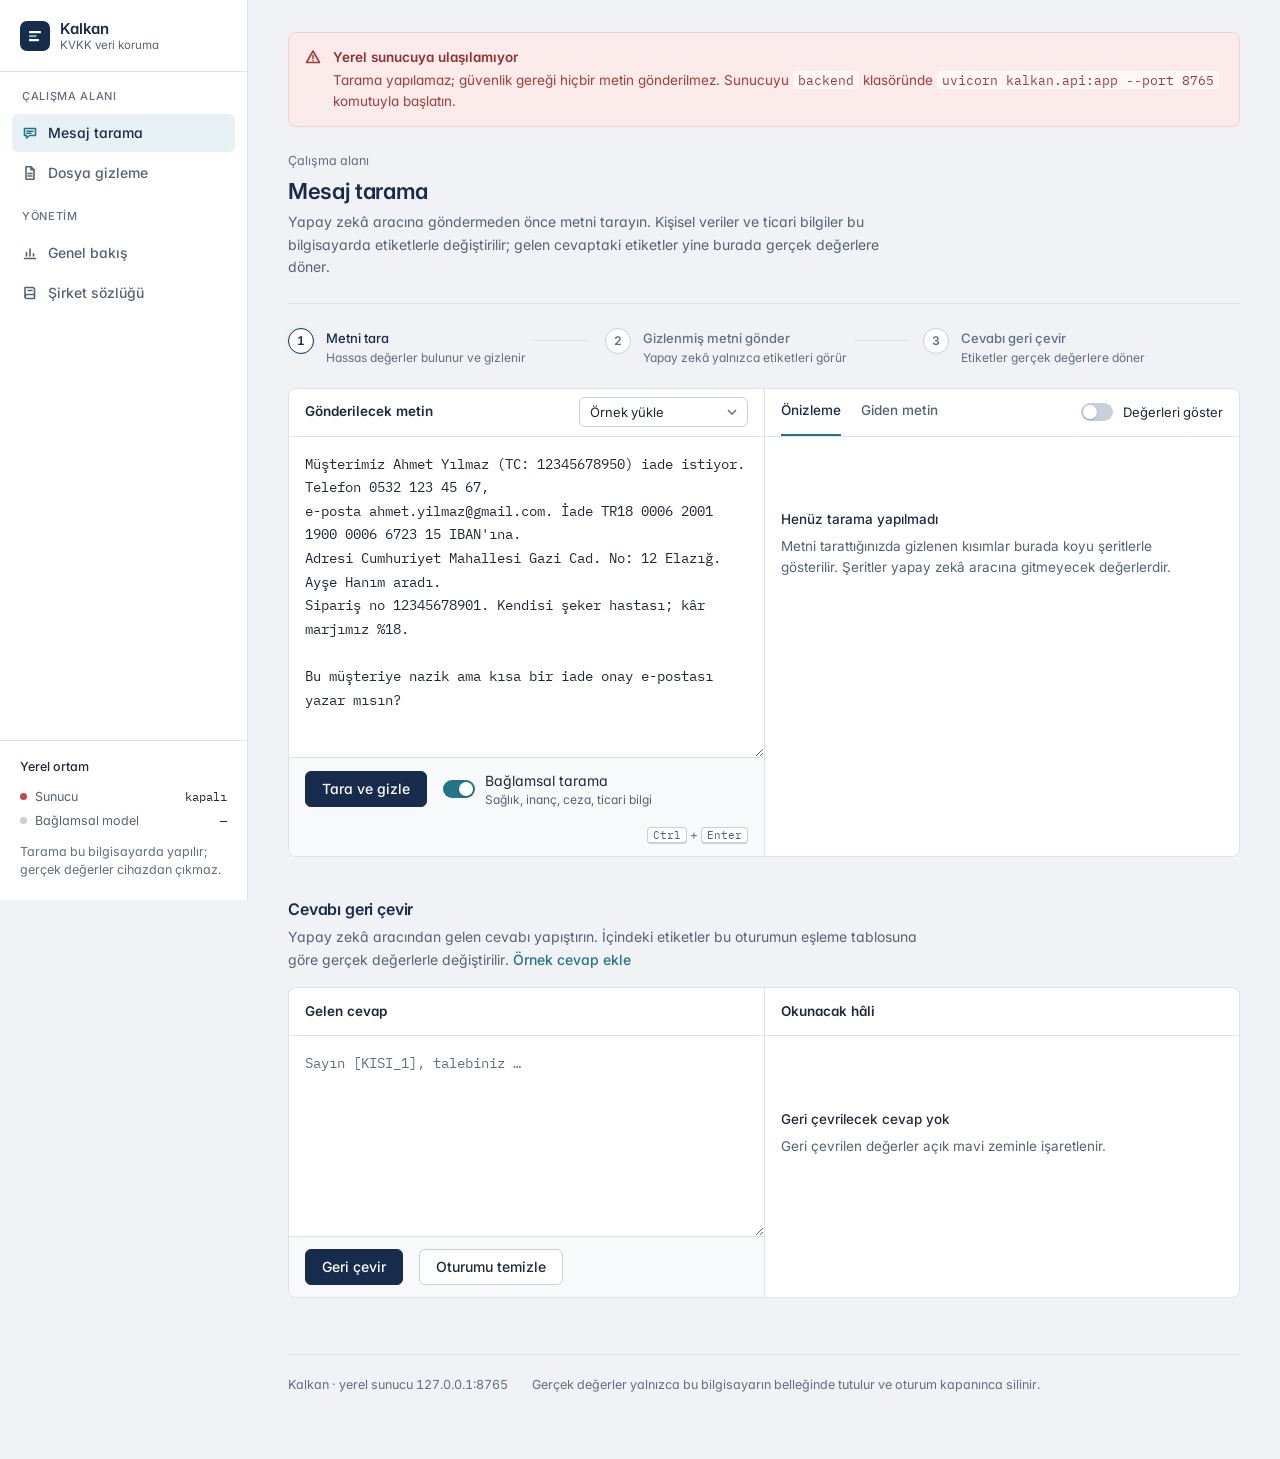
==== demo/index.html @ 8212e996 "Arayüz: zemin ve çizgiler bir ton koyu" ====
<!doctype html>
<html lang="tr">
<head>
<meta charset="utf-8">
<meta name="viewport" content="width=device-width, initial-scale=1">
<title>Kalkan · Mesaj tarama</title>
<link rel="preconnect" href="https://fonts.googleapis.com">
<link rel="preconnect" href="https://fonts.gstatic.com" crossorigin>
<link rel="stylesheet" href="https://fonts.googleapis.com/css2?family=IBM+Plex+Mono:wght@400;500&family=Inter:wght@400;500;600&display=swap">
<style>
  /* ---------------------------------------------------------------- tasarım tokenları */
  :root {
    --bg: #f0f2f5; --surface: #ffffff; --surface-2: #f8f9fb;
    --navy: #172b4d; --navy-2: #243b53;
    --teal: #24748a; --teal-soft: #e8f2f5;
    --text: #1f2937; --text-2: #556377; --text-3: #616f84;
    --border: #dce2ea; --border-2: #c7d0db;
    --success: #25836a; --success-soft: #e6f3ee;
    --warning: #b9852e; --warning-text: #835c14; --warning-soft: #fbf3e3;
    --danger: #be4b49; --danger-text: #a63c3a; --danger-soft: #fbeceb;
    --r: 8px; --r-sm: 6px;
    --sans: Inter, "Segoe UI", system-ui, sans-serif;
    --mono: "IBM Plex Mono", ui-monospace, Consolas, monospace;
    --ease: 160ms ease;
    color-scheme: light;
  }
  * { box-sizing: border-box; }
  [hidden] { display: none !important; }
  html, body { margin: 0; }
  body { background: var(--bg); color: var(--text); font: 14px/1.6 var(--sans); -webkit-font-smoothing: antialiased; font-feature-settings: "cv11", "tnum"; }
  a { color: var(--teal); text-decoration: none; }
  a:hover { text-decoration: underline; }
  button, select, textarea, input { font: inherit; color: inherit; }
  :focus-visible { outline: 2px solid var(--teal); outline-offset: 2px; border-radius: 4px; }
  .sr { position: absolute; width: 1px; height: 1px; overflow: hidden; clip: rect(0 0 0 0); }
  svg.i { width: 16px; height: 16px; flex: none; stroke: currentColor; fill: none; stroke-width: 1.6; stroke-linecap: round; stroke-linejoin: round; }

  /* ---------------------------------------------------------------- uygulama iskeleti */
  .app { display: grid; grid-template-columns: 248px minmax(0, 1fr); min-height: 100vh; }
  .side { background: var(--surface); border-right: 1px solid var(--border); display: flex; flex-direction: column; position: sticky; top: 0; height: 100vh; }
  .logo { display: flex; align-items: center; gap: 10px; padding: 20px 20px 18px; border-bottom: 1px solid var(--border); color: var(--navy); }
  .logo:hover { text-decoration: none; }
  .logo .mark { width: 30px; height: 30px; border-radius: 7px; background: var(--navy); display: grid; place-items: center; }
  .logo b { display: block; font-size: 15px; font-weight: 600; letter-spacing: -0.01em; line-height: 1.2; }
  .logo small { display: block; font-size: 11.5px; color: var(--text-2); line-height: 1.3; }
  .menu { padding: 16px 12px; display: flex; flex-direction: column; gap: 2px; }
  .menu .grp { font-size: 11px; font-weight: 500; letter-spacing: .06em; text-transform: uppercase; color: var(--text-3); padding: 14px 10px 6px; }
  .menu .grp:first-child { padding-top: 0; }
  .menu a { display: flex; align-items: center; gap: 10px; padding: 8px 10px; border-radius: var(--r-sm); color: var(--text-2); font-weight: 500; transition: background var(--ease), color var(--ease); }
  .menu a:hover { background: var(--bg); color: var(--text); text-decoration: none; }
  .menu a[aria-current="page"] { background: var(--teal-soft); color: var(--navy); }
  .menu a[aria-current="page"] svg { color: var(--teal); }
  .env { margin-top: auto; padding: 16px 20px 20px; border-top: 1px solid var(--border); font-size: 12.5px; }
  .env .t { font-weight: 500; color: var(--text); margin-bottom: 8px; }
  .env .row { display: flex; align-items: center; gap: 8px; color: var(--text-2); padding: 2px 0; }
  .env .row span:last-child { margin-left: auto; font-family: var(--mono); font-size: 12px; color: var(--text); }
  .env p { margin: 10px 0 0; color: var(--text-3); line-height: 1.5; }
  .dot { width: 7px; height: 7px; border-radius: 50%; background: var(--border-2); flex: none; }
  .dot.ok { background: var(--success); }
  .dot.off { background: var(--danger); }

  .mbar { display: none; }
  .content { min-width: 0; }
  .wrap { max-width: 1180px; margin: 0 auto; padding: 32px 40px 64px; }

  /* ---------------------------------------------------------------- sayfa başlığı */
  .phead { display: flex; align-items: flex-end; gap: 24px; padding-bottom: 24px; margin-bottom: 24px; border-bottom: 1px solid var(--border); }
  .phead .crumb { font-size: 12.5px; color: var(--text-3); margin-bottom: 6px; }
  .phead h1 { font-size: 22px; line-height: 1.3; font-weight: 600; letter-spacing: -0.015em; color: var(--navy); margin: 0 0 6px; }
  .phead p { margin: 0; color: var(--text-2); max-width: 68ch; }
  .phead .actions { margin-left: auto; display: flex; gap: 8px; flex: none; }

  /* ---------------------------------------------------------------- bileşenler */
  .btn { display: inline-flex; align-items: center; justify-content: center; gap: 8px; height: 36px; padding: 0 16px; border-radius: var(--r-sm); border: 1px solid var(--navy); background: var(--navy); color: #fff; font-weight: 500; cursor: pointer; transition: background var(--ease), border-color var(--ease), color var(--ease); white-space: nowrap; }
  .btn:hover { background: var(--navy-2); border-color: var(--navy-2); }
  .btn:disabled { opacity: .6; cursor: progress; }
  .btn.sec { background: var(--surface); color: var(--text); border-color: var(--border-2); }
  .btn.sec:hover { border-color: var(--navy); color: var(--navy); }
  .btn.sm { height: 30px; padding: 0 12px; font-size: 13px; }
  .lnk { border: 0; background: none; padding: 0; color: var(--teal); cursor: pointer; font-weight: 500; }
  .lnk:hover { text-decoration: underline; }
  select { height: 30px; border: 1px solid var(--border-2); background: var(--surface); padding: 0 28px 0 10px; border-radius: var(--r-sm); font-size: 13px; color: var(--text); appearance: none; background-image: url("data:image/svg+xml,%3Csvg xmlns='http://www.w3.org/2000/svg' width='10' height='6'%3E%3Cpath d='M1 1l4 4 4-4' fill='none' stroke='%2364748b' stroke-width='1.5'/%3E%3C/svg%3E"); background-repeat: no-repeat; background-position: right 10px center; cursor: pointer; }
  kbd { font: 11px var(--mono); border: 1px solid var(--border-2); border-bottom-width: 2px; border-radius: 4px; padding: 0 5px; color: var(--text-2); background: var(--surface); }

  .switch { display: inline-flex; align-items: center; gap: 10px; cursor: pointer; user-select: none; color: var(--text); }
  .switch input { appearance: none; margin: 0; width: 32px; height: 18px; border-radius: 9px; background: var(--border-2); position: relative; cursor: pointer; transition: background var(--ease); flex: none; }
  .switch input::after { content: ""; position: absolute; top: 2px; left: 2px; width: 14px; height: 14px; border-radius: 50%; background: #fff; box-shadow: 0 1px 2px rgba(23, 43, 77, .25); transition: transform var(--ease); }
  .switch input:checked { background: var(--teal); }
  .switch input:checked::after { transform: translateX(14px); }
  .switch small { display: block; color: var(--text-2); font-size: 12px; line-height: 1.4; }

  .panel { background: var(--surface); border: 1px solid var(--border); border-radius: var(--r); }
  .badge { display: inline-flex; align-items: center; gap: 6px; height: 22px; padding: 0 8px; border-radius: 4px; font-size: 12px; font-weight: 500; white-space: nowrap; }
  .badge.high { background: var(--danger-soft); color: var(--danger-text); }
  .badge.mid { background: var(--warning-soft); color: var(--warning-text); }
  .badge.low { background: var(--bg); color: var(--text-2); }
  .tag { font: 12.5px var(--mono); color: var(--navy); background: var(--bg); border: 1px solid var(--border); border-radius: 4px; padding: 1px 6px; white-space: nowrap; }
  .tag.m6 { color: var(--danger-text); background: var(--danger-soft); border-color: #f1d3d2; }

  .note { display: flex; gap: 12px; padding: 14px 16px; border-radius: var(--r); border: 1px solid; font-size: 13.5px; line-height: 1.55; }
  .note svg { margin-top: 2px; }
  .note b { display: block; font-weight: 600; margin-bottom: 2px; }
  .note.danger { background: var(--danger-soft); border-color: #f1d3d2; color: var(--danger-text); }
  .note.danger b { color: #8f3230; }
  .note.info { background: var(--surface); border-color: var(--border); color: var(--text-2); }
  .note.info b { color: var(--text); }
  .note[hidden] { display: none; }
  .note code { font: 12.5px var(--mono); background: rgba(255, 255, 255, .6); padding: 1px 5px; border-radius: 4px; }

  table { width: 100%; border-collapse: collapse; }
  th { text-align: left; font-size: 12px; font-weight: 500; color: var(--text-2); padding: 10px 16px; background: var(--surface-2); border-bottom: 1px solid var(--border); white-space: nowrap; }
  td { padding: 11px 16px; border-bottom: 1px solid var(--border); vertical-align: middle; }
  tbody tr:last-child td { border-bottom: 0; }
  tbody tr { transition: background var(--ease); }
  tbody tr:hover { background: var(--surface-2); }
  td.val { font: 13px var(--mono); color: var(--text); word-break: break-word; }
  td.muted, .muted { color: var(--text-2); }
  .layer { display: inline-flex; align-items: center; gap: 8px; color: var(--text-2); font-size: 13px; white-space: nowrap; }
  .layer i { width: 8px; height: 8px; border-radius: 2px; }

  /* ---------------------------------------------------------------- süreç göstergesi */
  .steps { display: grid; grid-template-columns: repeat(3, 1fr); margin: 0 0 20px; padding: 0; list-style: none; counter-reset: s; }
  .steps li { display: flex; gap: 12px; align-items: flex-start; padding: 0 16px 0 0; position: relative; color: var(--text-3); }
  .steps li::before { counter-increment: s; content: counter(s); width: 24px; height: 24px; border-radius: 50%; border: 1px solid var(--border-2); background: var(--surface); display: grid; place-items: center; font-size: 12px; font-weight: 600; flex: none; transition: all var(--ease); }
  .steps li::after { content: ""; position: absolute; left: 36px; right: 16px; top: 12px; height: 1px; background: var(--border); z-index: -1; }
  .steps li:last-child::after { display: none; }
  .steps li span { display: block; padding-right: 8px; background: var(--bg); }
  .steps li b { display: block; font-size: 13px; font-weight: 500; color: inherit; }
  .steps li small { display: block; font-size: 12px; color: var(--text-3); }
  .steps li.now { color: var(--navy); }
  .steps li.now::before { border-color: var(--navy); color: var(--navy); box-shadow: 0 0 0 3px var(--teal-soft); }
  .steps li.done { color: var(--text); }
  .steps li.done::before { content: "✓"; background: var(--teal); border-color: var(--teal); color: #fff; }

  /* ---------------------------------------------------------------- çalışma alanı */
  .work { display: grid; grid-template-columns: minmax(0, 1fr) minmax(0, 1fr); overflow: hidden; }
  .col { display: flex; flex-direction: column; min-width: 0; }
  .col + .col { border-left: 1px solid var(--border); }
  .chead { display: flex; align-items: center; gap: 12px; height: 48px; padding: 0 16px; border-bottom: 1px solid var(--border); }
  .chead h2 { font-size: 13.5px; font-weight: 600; margin: 0; color: var(--text); }
  .chead .r { margin-left: auto; display: flex; gap: 12px; align-items: center; font-size: 13px; }
  textarea.ed { flex: 1; width: 100%; min-height: 320px; border: 0; padding: 16px; resize: vertical; background: transparent; font: 13.5px/1.75 var(--mono); color: var(--text); outline: none; }
  textarea.ed::placeholder { color: var(--text-3); }
  .cfoot { display: flex; align-items: center; gap: 16px; padding: 12px 16px; border-top: 1px solid var(--border); background: var(--surface-2); flex-wrap: wrap; }
  .cfoot .hint { margin-left: auto; font-size: 12px; color: var(--text-3); }

  .tabs { display: flex; gap: 20px; height: 100%; }
  .tabs button { border: 0; background: none; padding: 0; height: 100%; cursor: pointer; color: var(--text-2); font-size: 13.5px; font-weight: 500; border-bottom: 2px solid transparent; transition: color var(--ease), border-color var(--ease); }
  .tabs button:hover { color: var(--text); }
  .tabs button[aria-selected="true"] { color: var(--navy); border-bottom-color: var(--teal); }

  .doc { flex: 1; min-height: 320px; padding: 16px; font: 13.5px/1.95 var(--mono); white-space: pre-wrap; word-break: break-word; overflow: auto; }
  .doc[hidden] { display: none; }
  .empty { font-family: var(--sans); white-space: normal; display: flex; flex-direction: column; align-items: flex-start; gap: 6px; color: var(--text-2); max-width: 44ch; padding-top: 4px; line-height: 1.55; }
  .empty b { color: var(--text); font-weight: 500; }
  .rd { background: var(--navy); color: #fff; padding: 1px 6px; border-radius: 3px; font-size: 11.5px; font-weight: 500; letter-spacing: .02em; white-space: nowrap; cursor: help; }
  .rd.m6 { background: var(--danger); }
  .reveal .rd { background: var(--teal-soft); color: var(--navy); font-size: inherit; font-weight: inherit; letter-spacing: 0; padding: 0 2px; box-shadow: inset 0 -2px 0 var(--teal); border-radius: 2px; white-space: normal; }
  .reveal .rd.m6 { background: var(--danger-soft); color: var(--danger-text); box-shadow: inset 0 -2px 0 var(--danger); }
  .tt { color: var(--navy); background: var(--bg); border-radius: 3px; padding: 0 3px; box-shadow: inset 0 0 0 1px var(--border); }
  .tt.m6 { color: var(--danger-text); background: var(--danger-soft); box-shadow: none; }
  .back { background: var(--teal-soft); color: var(--navy); border-radius: 3px; padding: 0 3px; }

  .skel { display: flex; flex-direction: column; gap: 12px; padding-top: 6px; }
  .skel i { display: block; height: 10px; border-radius: 4px; background: var(--border); animation: pulse 1.2s ease-in-out infinite; }
  @keyframes pulse { 50% { opacity: .45; } }
  @media (prefers-reduced-motion: reduce) { .skel i { animation: none; } * { transition: none !important; } }

  /* ---------------------------------------------------------------- sonuç */
  .result { margin-top: 24px; }
  .result[hidden] { display: none; }
  .sumbar { display: grid; grid-template-columns: auto minmax(0, 1fr); gap: 32px; align-items: center; padding: 20px 24px; }
  .sumbar .lead { font-size: 15px; color: var(--text); }
  .sumbar .lead strong { font-size: 28px; font-weight: 600; letter-spacing: -0.02em; color: var(--navy); margin-right: 6px; vertical-align: -2px; }
  .sumbar .lead small { display: block; color: var(--text-2); font-size: 12.5px; margin-top: 2px; }
  .dist .bar { display: flex; height: 8px; border-radius: 4px; overflow: hidden; background: var(--bg); gap: 2px; }
  .dist .bar i { display: block; height: 100%; }
  .legend { display: flex; flex-wrap: wrap; gap: 6px 20px; margin-top: 10px; font-size: 12.5px; color: var(--text-2); }
  .legend span { display: inline-flex; align-items: center; gap: 7px; }
  .legend i { width: 8px; height: 8px; border-radius: 2px; }
  .legend b { color: var(--text); font-weight: 500; }
  .result .note { margin-top: 16px; }
  .tbl { margin-top: 16px; overflow: hidden; }
  .tbl .thead { display: flex; align-items: center; padding: 14px 16px; border-bottom: 1px solid var(--border); }
  .tbl .thead h3 { margin: 0; font-size: 14px; font-weight: 600; }
  .tbl .thead span { margin-left: auto; font-size: 12.5px; color: var(--text-2); }
  .tscroll { overflow-x: auto; }

  section.sec { margin-top: 40px; }
  section.sec > h2 { font-size: 16px; font-weight: 600; color: var(--navy); margin: 0 0 4px; letter-spacing: -0.01em; }
  section.sec > p { margin: 0 0 16px; color: var(--text-2); max-width: 70ch; }

  /* ---------------------------------------------------------------- dosya */
  .drop { display: flex; align-items: center; gap: 20px; padding: 28px; border: 1px dashed var(--border-2); border-radius: var(--r); background: var(--surface); cursor: pointer; transition: border-color var(--ease), background var(--ease); }
  .drop:hover, .drop.over { border-color: var(--teal); background: var(--surface-2); }
  .drop .ico { width: 44px; height: 44px; border-radius: 8px; background: var(--teal-soft); color: var(--teal); display: grid; place-items: center; flex: none; }
  .drop .ico svg { width: 20px; height: 20px; }
  .drop b { display: block; font-weight: 500; color: var(--text); }
  .drop span { color: var(--text-2); font-size: 13px; }
  .drop .btn { margin-left: auto; }
  .progress { height: 3px; background: var(--border); border-radius: 2px; overflow: hidden; margin-top: 12px; }
  .progress i { display: block; height: 100%; width: 35%; background: var(--teal); animation: slide 1.1s ease-in-out infinite; }
  @keyframes slide { from { transform: translateX(-100%); } to { transform: translateX(300%); } }
  .facts { display: grid; grid-template-columns: repeat(3, minmax(0, 1fr)); }
  .facts div { padding: 18px 24px; }
  .facts div + div { border-left: 1px solid var(--border); }
  .facts strong { display: block; font-size: 22px; font-weight: 600; color: var(--navy); letter-spacing: -0.015em; }
  .facts small { color: var(--text-2); font-size: 12.5px; }
  .fileinfo { display: flex; align-items: center; gap: 12px; padding: 14px 16px; border-top: 1px solid var(--border); font-size: 13px; color: var(--text-2); flex-wrap: wrap; }
  .fileinfo .btn { margin-left: auto; }
  .chips { display: inline-flex; gap: 6px; flex-wrap: wrap; }
  .chip { font-size: 12px; padding: 1px 8px; border-radius: 4px; background: var(--bg); border: 1px solid var(--border); color: var(--text); }

  footer.foot { margin-top: 56px; padding-top: 20px; border-top: 1px solid var(--border); display: flex; gap: 24px; flex-wrap: wrap; font-size: 12.5px; color: var(--text-3); }

  /* ---------------------------------------------------------------- duyarlı */
  @media (max-width: 1080px) {
    .wrap { padding: 28px 28px 56px; }
    .sumbar { grid-template-columns: 1fr; gap: 16px; }
  }
  @media (max-width: 880px) {
    .app { grid-template-columns: 1fr; }
    .side { position: fixed; inset: 0 auto 0 0; width: 272px; z-index: 30; transform: translateX(-100%); transition: transform 200ms ease; box-shadow: none; }
    .side.open { transform: none; box-shadow: 0 0 0 100vmax rgba(23, 43, 77, .28); }
    .mbar { display: flex; align-items: center; gap: 12px; height: 56px; padding: 0 16px; background: var(--surface); border-bottom: 1px solid var(--border); position: sticky; top: 0; z-index: 20; }
    .mbar .logo { padding: 0; border: 0; }
    .mbar button { margin-left: auto; width: 36px; height: 36px; border: 1px solid var(--border-2); background: var(--surface); border-radius: var(--r-sm); display: grid; place-items: center; cursor: pointer; }
    .wrap { padding: 20px 16px 48px; }
    .phead { flex-direction: column; align-items: flex-start; gap: 16px; }
    .phead .actions { margin-left: 0; }
    .steps { grid-template-columns: 1fr; gap: 10px; }
    .steps li::after { display: none; }
    .work { grid-template-columns: 1fr; }
    .col + .col { border-left: 0; border-top: 1px solid var(--border); }
    textarea.ed, .doc { min-height: 220px; }
    .cfoot .hint { display: none; }
    .drop { flex-direction: column; align-items: flex-start; }
    .drop .btn { margin-left: 0; }
    .facts { grid-template-columns: 1fr; }
    .facts div + div { border-left: 0; border-top: 1px solid var(--border); }
    .hide-sm { display: none; }
    .chead { height: auto; min-height: 48px; flex-wrap: wrap; padding: 6px 16px; row-gap: 4px; }
    .tabs { height: 40px; }
    .tabs button, .switch { white-space: nowrap; }
    /* Tablolar mobilde satır başına bir blok olur. */
    .tbl thead { display: none; }
    .tbl tbody tr { display: grid; grid-template-columns: auto minmax(0, 1fr); gap: 6px 10px; align-items: center; padding: 12px 16px; border-bottom: 1px solid var(--border); }
    .tbl tbody tr:last-child { border-bottom: 0; }
    .tbl td { display: block; padding: 0; border: 0; }
    .tbl td:nth-child(n+3) { grid-column: 1 / -1; }
    .tbl td[colspan] { grid-column: 1 / -1; }
    .tbl td.hide-sm { display: none; }
  }
  .sm-only { display: none; }
  @media (max-width: 880px) { .sm-only { display: inline; } }
</style>
</head>
<body>

<!-- Ortak simgeler -->
<svg width="0" height="0" style="position:absolute" aria-hidden="true">
  <symbol id="i-msg" viewBox="0 0 16 16"><path d="M2.5 3.5h11v7h-6l-3 2.5v-2.5h-2z"/><path d="M5 6.2h6M5 8.2h4"/></symbol>
  <symbol id="i-file" viewBox="0 0 16 16"><path d="M4 1.8h5l3 3v9.4H4z"/><path d="M9 1.8v3h3M6 8.5h4M6 11h4"/></symbol>
  <symbol id="i-chart" viewBox="0 0 16 16"><path d="M2.5 13.5h11M4.5 11V7.5M8 11V4M11.5 11V8.8"/></symbol>
  <symbol id="i-book" viewBox="0 0 16 16"><path d="M3 2.5h7.5a2 2 0 0 1 2 2v9H5a2 2 0 0 1-2-2z"/><path d="M3 11.5a2 2 0 0 1 2-2h7.5M6 5.5h4"/></symbol>
  <symbol id="i-up" viewBox="0 0 16 16"><path d="M8 10.5V3M5 6l3-3 3 3M3 10.5v2.5h10v-2.5"/></symbol>
  <symbol id="i-alert" viewBox="0 0 16 16"><path d="M8 2l6.5 11.5h-13z"/><path d="M8 6.5v3M8 11.6v.1"/></symbol>
  <symbol id="i-info" viewBox="0 0 16 16"><circle cx="8" cy="8" r="6"/><path d="M8 7.2v3.6M8 5.2v.1"/></symbol>
  <symbol id="i-menu" viewBox="0 0 16 16"><path d="M2.5 4.5h11M2.5 8h11M2.5 11.5h11"/></symbol>
  <symbol id="i-copy" viewBox="0 0 16 16"><rect x="5.5" y="5.5" width="8" height="8" rx="1.5"/><path d="M10.5 5.5v-2a1 1 0 0 0-1-1h-6a1 1 0 0 0-1 1v6a1 1 0 0 0 1 1h2"/></symbol>
  <symbol id="i-down" viewBox="0 0 16 16"><path d="M8 3v7.5M5 7.5l3 3 3-3M3 13h10"/></symbol>
</svg>
<template id="logo-mark"><span class="mark" aria-hidden="true"><svg width="16" height="16" viewBox="0 0 16 16"><rect x="2" y="3" width="12" height="2.2" rx=".6" fill="#fff"/><rect x="2" y="7" width="7.5" height="2.2" rx=".6" fill="#7fb6c5"/><rect x="2" y="11" width="10" height="2.2" rx=".6" fill="#fff"/></svg></span></template>

<div class="mbar">
  <a class="logo" href="/"><span data-logo></span><span><b>Kalkan</b></span></a>
  <button id="menuBtn" aria-label="Menüyü aç" aria-expanded="false"><svg class="i"><use href="#i-menu"/></svg></button>
</div>

<div class="app">
  <aside class="side" id="side">
    <a class="logo" href="/"><span data-logo></span><span><b>Kalkan</b><small>KVKK veri koruma</small></span></a>
    <nav class="menu" aria-label="Ana menü">
      <div class="grp">Çalışma alanı</div>
      <a href="/#mesaj" data-view="mesaj"><svg class="i"><use href="#i-msg"/></svg>Mesaj tarama</a>
      <a href="/#dosya" data-view="dosya"><svg class="i"><use href="#i-file"/></svg>Dosya gizleme</a>
      <div class="grp">Yönetim</div>
      <a href="/panel"><svg class="i"><use href="#i-chart"/></svg>Genel bakış</a>
      <a href="/panel#sozluk"><svg class="i"><use href="#i-book"/></svg>Şirket sözlüğü</a>
    </nav>
    <div class="env" aria-live="polite">
      <div class="t">Yerel ortam</div>
      <div class="row"><i class="dot" id="dServer"></i><span>Sunucu</span><span id="tServer">—</span></div>
      <div class="row"><i class="dot" id="dModel"></i><span>Bağlamsal model</span><span id="tModel">—</span></div>
      <p>Tarama bu bilgisayarda yapılır; gerçek değerler cihazdan çıkmaz.</p>
    </div>
  </aside>

  <div class="content">
    <div class="wrap">
      <div class="note danger" id="offline" hidden style="margin-bottom:24px">
        <svg class="i"><use href="#i-alert"/></svg>
        <div><b>Yerel sunucuya ulaşılamıyor</b>Tarama yapılamaz; güvenlik gereği hiçbir metin gönderilmez. Sunucuyu <code>backend</code> klasöründe <code>uvicorn kalkan.api:app --port 8765</code> komutuyla başlatın.</div>
      </div>

      <!-- ============================================================ MESAJ -->
      <div class="view" id="v-mesaj">
        <header class="phead">
          <div>
            <div class="crumb">Çalışma alanı</div>
            <h1>Mesaj tarama</h1>
            <p>Yapay zekâ aracına göndermeden önce metni tarayın. Kişisel veriler ve ticari bilgiler bu bilgisayarda etiketlerle değiştirilir; gelen cevaptaki etiketler yine burada gerçek değerlere döner.</p>
          </div>
        </header>

        <ol class="steps" id="steps">
          <li class="now"><span><b>Metni tara</b><small>Hassas değerler bulunur ve gizlenir</small></span></li>
          <li><span><b>Gizlenmiş metni gönder</b><small>Yapay zekâ yalnızca etiketleri görür</small></span></li>
          <li><span><b>Cevabı geri çevir</b><small>Etiketler gerçek değerlere döner</small></span></li>
        </ol>

        <div class="panel work">
          <div class="col">
            <div class="chead">
              <h2 id="lblInput">Gönderilecek metin</h2>
              <div class="r">
                <label class="sr" for="sample">Örnek metin yükle</label>
                <select id="sample">
                  <option value="">Örnek yükle</option>
                  <option value="iade">Müşteri iadesi</option>
                  <option value="ik">Performans notu (İK)</option>
                  <option value="hukuk">Dava özeti (hukuk)</option>
                </select>
              </div>
            </div>
            <textarea class="ed" id="input" spellcheck="false" aria-labelledby="lblInput" placeholder="Göndermek istediğiniz metni buraya yapıştırın."></textarea>
            <div class="cfoot">
              <button class="btn" id="scanBtn">Tara ve gizle</button>
              <label class="switch"><input type="checkbox" id="useLlm" checked><span>Bağlamsal tarama<small>Sağlık, inanç, ceza, ticari bilgi</small></span></label>
              <span class="hint"><kbd>Ctrl</kbd> + <kbd>Enter</kbd></span>
            </div>
          </div>

          <div class="col">
            <div class="chead">
              <div class="tabs" role="tablist" aria-label="Sonuç görünümü">
                <button role="tab" id="tPreview" aria-selected="true" aria-controls="preview">Önizleme</button>
                <button role="tab" id="tOut" aria-selected="false" aria-controls="outgoing" tabindex="-1">Giden metin</button>
              </div>
              <div class="r">
                <label class="switch" id="revealWrap"><input type="checkbox" id="reveal"><span>Değerleri göster</span></label>
                <button class="btn sec sm" id="copyBtn" hidden><svg class="i"><use href="#i-copy"/></svg>Kopyala</button>
              </div>
            </div>
            <div class="doc" id="preview" role="tabpanel" aria-labelledby="tPreview">
              <div class="empty"><b>Henüz tarama yapılmadı</b>Metni tarattığınızda gizlenen kısımlar burada koyu şeritlerle gösterilir. Şeritler yapay zekâ aracına gitmeyecek değerlerdir.</div>
            </div>
            <div class="doc" id="outgoing" role="tabpanel" aria-labelledby="tOut" hidden></div>
          </div>
        </div>

        <div class="result" id="result" hidden aria-live="polite">
          <div class="panel sumbar">
            <div class="lead"><strong id="sTotal">0</strong>değer gizlendi<small id="sMeta"></small></div>
            <div class="dist">
              <div class="bar" id="distBar"></div>
              <div class="legend" id="legend"></div>
            </div>
          </div>
          <div class="note danger" id="m6Note" hidden>
            <svg class="i"><use href="#i-alert"/></svg>
            <div><b>Özel nitelikli kişisel veri tespit edildi</b><span id="m6Text"></span></div>
          </div>
          <div class="panel tbl">
            <div class="thead"><h3>Bulgular</h3><span>Önem derecesine göre sıralı</span></div>
            <div class="tscroll">
              <table>
                <thead><tr><th>Önem</th><th>Etiket</th><th>Veri türü</th><th>Gerçek değer</th><th class="hide-sm">Yakalayan katman</th></tr></thead>
                <tbody id="findings"></tbody>
              </table>
            </div>
          </div>
        </div>

        <section class="sec" id="replySec">
          <h2>Cevabı geri çevir</h2>
          <p>Yapay zekâ aracından gelen cevabı yapıştırın. İçindeki etiketler bu oturumun eşleme tablosuna göre gerçek değerlerle değiştirilir. <button class="lnk" id="fakeBtn">Örnek cevap ekle</button></p>
          <div class="panel work">
            <div class="col">
              <div class="chead"><h2 id="lblReply">Gelen cevap</h2></div>
              <textarea class="ed" id="reply" spellcheck="false" aria-labelledby="lblReply" style="min-height:200px" placeholder="Sayın [KISI_1], talebiniz …"></textarea>
              <div class="cfoot">
                <button class="btn" id="unmaskBtn">Geri çevir</button>
                <button class="btn sec" id="resetBtn">Oturumu temizle</button>
              </div>
            </div>
            <div class="col">
              <div class="chead"><h2>Okunacak hâli</h2><div class="r"><button class="btn sec sm" id="copyBackBtn" hidden><svg class="i"><use href="#i-copy"/></svg>Kopyala</button></div></div>
              <div class="doc" id="restored" style="min-height:200px">
                <div class="empty"><b>Geri çevrilecek cevap yok</b>Geri çevrilen değerler açık mavi zeminle işaretlenir.</div>
              </div>
            </div>
          </div>
        </section>
      </div>

      <!-- ============================================================ DOSYA -->
      <div class="view" id="v-dosya" hidden>
        <header class="phead">
          <div>
            <div class="crumb">Çalışma alanı</div>
            <h1>Dosya gizleme</h1>
            <p>Müşteri listesi, bordro veya sipariş dökümü gibi dosyaları yapay zekâ aracına yüklemeden önce buradan geçirin. Aynı kişi dosyanın her yerinde aynı etiketi alır; tutar, adet ve tarih sütunları değişmez, analiz bozulmaz.</p>
          </div>
        </header>

        <div class="drop" id="drop" role="button" tabindex="0" aria-describedby="dropHint">
          <span class="ico"><svg class="i"><use href="#i-up"/></svg></span>
          <div><b id="dropTitle">Dosyayı buraya bırakın</b><span id="dropHint">CSV, XLSX veya TXT. Dosya bu bilgisayarda işlenir, hiçbir yere yüklenmez.</span></div>
          <span class="btn sec">Dosya seç</span>
          <input type="file" id="file" accept=".csv,.xlsx,.txt" hidden>
        </div>
        <div class="progress" id="fileProg" hidden><i></i></div>
        <div class="note danger" id="fileErr" hidden style="margin-top:16px"><svg class="i"><use href="#i-alert"/></svg><div><b>Dosya işlenemedi</b><span id="fileErrText"></span></div></div>

        <div id="fileResult" hidden style="margin-top:24px" aria-live="polite">
          <div class="panel">
            <div class="facts">
              <div><strong id="fTotal">0</strong><small>değer gizlendi</small></div>
              <div><strong id="fRows">0</strong><small>satır işlendi</small></div>
              <div><strong id="fTime">0</strong><small>işlem süresi</small></div>
            </div>
            <div class="fileinfo">
              <span id="fName"></span>
              <span id="fHints"></span>
              <a class="btn sec sm" id="fAgain" download><svg class="i"><use href="#i-down"/></svg>Tekrar indir</a>
            </div>
          </div>
          <div class="panel tbl">
            <div class="thead"><h3>Gizlenen veri türleri</h3><span>Dosya indirildi</span></div>
            <div class="tscroll">
              <table>
                <thead><tr><th>Önem</th><th>Veri türü</th><th>Adet</th><th class="hide-sm">Tespit yöntemi</th></tr></thead>
                <tbody id="fTable"></tbody>
              </table>
            </div>
          </div>
        </div>

        <section class="sec">
          <div class="note info"><svg class="i"><use href="#i-info"/></svg><div><b>Sütun başlıkları da okunur</b>"Ad Soyad", "TC Kimlik", "Telefon", "E-posta", "IBAN" ve "Adres" gibi başlıkların altındaki hücreler içerikleri ne olursa olsun gizlenir. Diğer hücreler mesaj taramasındaki katmanlardan geçer.</div></div>
        </section>
      </div>

      <footer class="foot">
        <span>Kalkan · yerel sunucu 127.0.0.1:8765</span>
        <span>Gerçek değerler yalnızca bu bilgisayarın belleğinde tutulur ve oturum kapanınca silinir.</span>
      </footer>
    </div>
  </div>
</div>

<script>
const API = location.origin.startsWith("http") ? location.origin : "http://127.0.0.1:8765";
const SESSION = "demo-" + Math.random().toString(36).slice(2, 10);

// Veri türleri ve görüntüleme kategorileri. Kategori yalnızca sunumdur; tespit mantığını değiştirmez.
const TYPE = {
  TC: "T.C. kimlik numarası", IBAN: "IBAN", KART: "Kart numarası", VKN: "Vergi kimlik numarası",
  EPOSTA: "E-posta adresi", TELEFON: "Telefon numarası", PLAKA: "Araç plakası", ADRES: "Açık adres",
  KISI: "Kişi adı", KURUM_KISI: "Dolaylı kimlik bilgisi", SAGLIK: "Sağlık verisi", DIN_INANC: "Din / inanç",
  SIYASI: "Siyasi görüş", SENDIKA: "Sendika üyeliği", CEZA: "Ceza mahkûmiyeti", BIYOMETRIK: "Biyometrik veri",
  TICARI_SIR: "Ticari bilgi", SOZLUK: "Şirket sözlüğü terimi",
};
const CATS = {
  m6:     { label: "Özel nitelikli (md. 6)", color: "#be4b49", sev: "high", rank: 0, types: ["SAGLIK", "DIN_INANC", "SIYASI", "SENDIKA", "CEZA", "BIYOMETRIK"] },
  kimlik: { label: "Kimlik / finansal",      color: "#172b4d", sev: "high", rank: 1, types: ["TC", "IBAN", "KART", "VKN"] },
  kisi:   { label: "Kişi / iletişim",        color: "#24748a", sev: "mid",  rank: 2, types: ["KISI", "KURUM_KISI", "TELEFON", "EPOSTA", "ADRES", "PLAKA"] },
  ticari: { label: "Ticari bilgi",           color: "#b9852e", sev: "mid",  rank: 3, types: ["TICARI_SIR", "SOZLUK"] },
};
const catOf = (t) => Object.values(CATS).find((c) => c.types.includes(t)) || CATS.kisi;
const SEV = { high: ["Yüksek", "high"], mid: ["Orta", "mid"] };
const LAYER = {
  regex: ["Desen + sağlama", "#172b4d"], isim: ["İsim listesi", "#8492a6"],
  sozluk: ["Şirket sözlüğü", "#b9852e"], llm: ["Bağlamsal model", "#24748a"],
};
// Tüm örnekler uydurmadır; TC/IBAN/VKN algoritmik olarak geçerli ama kimseye ait değildir.
const SAMPLES = {
  iade: `Müşterimiz Ahmet Yılmaz (TC: 12345678950) iade istiyor. Telefon 0532 123 45 67,
e-posta ahmet.yilmaz@gmail.com. İade TR18 0006 2001 1900 0006 6723 15 IBAN'ına.
Adresi Cumhuriyet Mahallesi Gazi Cad. No: 12 Elazığ. Ayşe Hanım aradı.
Sipariş no 12345678901. Kendisi şeker hastası; kâr marjımız %18.

Bu müşteriye nazik ama kısa bir iade onay e-postası yazar mısın?`,
  ik: `Performans değerlendirmesi taslağı:
Çalışan: Elif Demir, muhasebe. Brüt maaşı 64.500 TL, zam talebi var.
Geçen ay iki hafta depresyon tedavisi nedeniyle raporluydu.
Sendika üyesi olduğu için yöneticisi Kerem Aksoy çekinceli.
İletişim: elif.demir@ornekfirma.com.tr, 0544 987 65 43.

Bunu profesyonel bir performans notuna çevir.`,
  hukuk: `Müvekkilimiz Mehmet Kaya (TC 10000000146) aleyhine açılan alacak davası hakkında.
Karşı taraf Yıldız Lojistik A.Ş., vergi kimlik no 4840847211.
Müvekkilin 2019'da dolandırıcılıktan sabıkası var, bunu karşı taraf bilmiyor.
Uzlaşma için gizli teklif üst sınırımız 850.000 TL.

Dilekçe için savunma taslağı hazırla.`,
};

const $ = (id) => document.getElementById(id);
const esc = (s) => String(s).replace(/[&<>"]/g, (c) => ({ "&": "&amp;", "<": "&lt;", ">": "&gt;", '"': "&quot;" }[c]));
const fmt = (n) => new Intl.NumberFormat("tr-TR").format(n);
const store = { get(k) { try { return localStorage.getItem(k); } catch { return null; } }, set(k, v) { try { localStorage.setItem(k, v); } catch {} } };
const TAG_RE = /\[([A-Z][A-Z_]*)_(\d+)\]/g;
let last = null;

document.querySelectorAll("[data-logo]").forEach((el) => el.replaceWith($("logo-mark").content.cloneNode(true)));

async function api(path, opts = {}) {
  const r = await fetch(API + path, { headers: { "Content-Type": "application/json" }, ...opts });
  if (!r.ok) throw new Error((await r.json().catch(() => ({}))).detail || `Sunucu ${r.status} hatası döndürdü.`);
  return r.json();
}

// ---------------------------------------------------------------- ortam durumu
async function health() {
  try {
    const h = await api("/health");
    $("dServer").className = "dot ok"; $("tServer").textContent = "çalışıyor";
    $("dModel").className = "dot " + (h.llm ? "ok" : "off"); $("tModel").textContent = h.llm ? h.model : "kapalı";
    $("offline").hidden = true;
  } catch {
    $("dServer").className = "dot off"; $("tServer").textContent = "kapalı";
    $("dModel").className = "dot"; $("tModel").textContent = "—";
    $("offline").hidden = false;
  }
}

// ---------------------------------------------------------------- görünümler
function show(view) {
  if (!["mesaj", "dosya"].includes(view)) view = "mesaj";
  document.querySelectorAll(".view").forEach((v) => v.hidden = v.id !== "v-" + view);
  document.querySelectorAll(".menu a[data-view]").forEach((a) =>
    a.dataset.view === view ? a.setAttribute("aria-current", "page") : a.removeAttribute("aria-current"));
  document.title = "Kalkan · " + (view === "dosya" ? "Dosya gizleme" : "Mesaj tarama");
  store.set("kalkan.view", view);
  $("side").classList.remove("open"); $("menuBtn").setAttribute("aria-expanded", "false");
}
window.addEventListener("hashchange", () => show(location.hash.slice(1)));
$("menuBtn").onclick = () => { const o = $("side").classList.toggle("open"); $("menuBtn").setAttribute("aria-expanded", String(o)); };
document.addEventListener("keydown", (e) => { if (e.key === "Escape") $("side").classList.remove("open"); });

function setStep(n) {
  document.querySelectorAll("#steps li").forEach((li, i) => {
    li.className = i < n ? "done" : i === n ? "now" : "";
  });
}

// ---------------------------------------------------------------- sekmeler
function selectTab(out) {
  $("tPreview").setAttribute("aria-selected", String(!out)); $("tPreview").tabIndex = out ? -1 : 0;
  $("tOut").setAttribute("aria-selected", String(out)); $("tOut").tabIndex = out ? 0 : -1;
  $("preview").hidden = out; $("outgoing").hidden = !out;
  $("revealWrap").hidden = out; $("copyBtn").hidden = !out || !last;
}
$("tPreview").onclick = () => selectTab(false);
$("tOut").onclick = () => selectTab(true);
document.querySelector('[role="tablist"]').addEventListener("keydown", (e) => {
  if (e.key === "ArrowRight" || e.key === "ArrowLeft") { const out = $("tPreview").getAttribute("aria-selected") === "true"; selectTab(out); (out ? $("tOut") : $("tPreview")).focus(); }
});

// ---------------------------------------------------------------- tarama
function renderPreview(text, findings) {
  let html = "", pos = 0;
  for (const f of findings) {
    html += esc(text.slice(pos, f.start));
    const tag = f.tag.slice(1, -1);
    html += `<span class="rd${f.special ? " m6" : ""}" data-v="${esc(f.value)}" data-t="${tag}" title="${esc(TYPE[f.type] || f.type)}">${tag}</span>`;
    pos = f.end;
  }
  $("preview").innerHTML = html + esc(text.slice(pos));
  applyReveal();
}
function applyReveal() {
  const on = $("reveal").checked;
  $("preview").classList.toggle("reveal", on);
  $("preview").querySelectorAll(".rd").forEach((s) => s.textContent = on ? s.dataset.v : s.dataset.t);
}
const tagHtml = (s) => esc(s).replace(TAG_RE, (m, t) => `<span class="tt${CATS.m6.types.includes(t) ? " m6" : ""}">${m}</span>`);

function renderDistribution(items) {
  const byCat = {};
  for (const f of items) { const c = catOf(f.type); byCat[c.label] = byCat[c.label] || { c, n: 0 }; byCat[c.label].n++; }
  const rows = Object.values(byCat).sort((a, b) => a.c.rank - b.c.rank);
  const total = items.length || 1;
  $("distBar").innerHTML = rows.map(({ c, n }) => `<i style="width:${(n / total) * 100}%;background:${c.color}" title="${c.label}: ${n}"></i>`).join("");
  $("legend").innerHTML = rows.map(({ c, n }) => `<span><i style="background:${c.color}"></i>${c.label} <b>${n}</b></span>`).join("");
}

async function scan() {
  const text = $("input").value;
  if (!text.trim()) { $("input").focus(); return; }
  const btn = $("scanBtn"); btn.disabled = true; btn.textContent = "Taranıyor…";
  selectTab(false);
  $("preview").innerHTML = `<div class="skel" aria-label="Taranıyor"><i style="width:92%"></i><i style="width:78%"></i><i style="width:85%"></i><i style="width:60%"></i></div>`;
  try {
    const r = await api("/mask", { method: "POST", body: JSON.stringify({ text, session: SESSION, use_llm: $("useLlm").checked }) });
    last = r;
    renderPreview(text, r.findings);
    $("outgoing").innerHTML = tagHtml(r.masked);

    // Aynı etiket birden çok yerde geçebilir; tabloda bir kez göster.
    const seen = new Set();
    const uniq = r.findings.filter((f) => !seen.has(f.tag) && seen.add(f.tag));
    const sorted = [...uniq].sort((a, b) => catOf(a.type).rank - catOf(b.type).rank || a.start - b.start);
    const layers = new Set(r.findings.map((f) => f.source)).size;
    $("sTotal").textContent = fmt(r.findings.length);
    $("sMeta").textContent = `${uniq.length} farklı değer · ${layers} katmanda yakalandı · ${fmt(Math.round(r.ms))} ms` + (r.llm_used ? "" : " · bağlamsal tarama kapalı");
    renderDistribution(r.findings);

    const m6 = uniq.filter((f) => f.special);
    $("m6Note").hidden = !m6.length;
    if (m6.length) {
      const kinds = [...new Set(m6.map((f) => (TYPE[f.type] || f.type).toLowerCase()))].join(", ");
      $("m6Text").textContent = `Metin ${kinds} içeriyor. KVKK md. 6 kapsamındaki bu veriler, kanunda sayılan sıkı şartlar dışında işlenemez ve üçüncü taraflara aktarılamaz. Gizlenmiş metinde bu ifadeler yer almaz.`;
    }

    $("findings").innerHTML = sorted.map((f) => {
      const c = catOf(f.type), [sev, cls] = SEV[c.sev], [lname, lcolor] = LAYER[f.source] || [f.source, "#8492a6"];
      return `<tr>
        <td><span class="badge ${cls}">${sev}</span></td>
        <td><span class="tag${f.special ? " m6" : ""}">${esc(f.tag)}</span></td>
        <td>${esc(TYPE[f.type] || f.type)}<div class="muted" style="font-size:12px">${c.label}</div></td>
        <td class="val">${esc(f.value)}</td>
        <td class="hide-sm"><span class="layer"><i style="background:${lcolor}"></i>${lname}</span></td>
      </tr>`;
    }).join("") || `<tr><td colspan="5"><div class="empty" style="padding:8px 0"><b>Hassas veri bulunmadı</b>Bu metin olduğu gibi gönderilebilir.</div></td></tr>`;
    $("result").hidden = false;
    $("copyBtn").hidden = $("outgoing").hidden;
    setStep(1);
  } catch (e) {
    $("preview").innerHTML = `<div class="empty"><b style="color:var(--danger-text)">Tarama yapılamadı</b>${esc(e.message === "Failed to fetch" ? "Yerel sunucuya ulaşılamadı. Metin hiçbir yere gönderilmedi." : e.message)}</div>`;
    health();
  } finally { btn.disabled = false; btn.textContent = "Tara ve gizle"; }
}

// ---------------------------------------------------------------- geri çevirme
async function unmask() {
  const raw = $("reply").value;
  if (!raw.trim()) { $("reply").focus(); return; }
  try {
    const map = await api(`/mapping/${SESSION}`);
    $("restored").innerHTML = esc(raw).replace(TAG_RE, (m) => m in map ? `<span class="back" title="${m}">${esc(map[m])}</span>` : m);
    $("restored").dataset.raw = (await api("/unmask", { method: "POST", body: JSON.stringify({ text: raw, session: SESSION }) })).text;
    $("copyBackBtn").hidden = false;
    setStep(3);
  } catch (e) {
    $("restored").innerHTML = `<div class="empty"><b style="color:var(--danger-text)">Geri çevrilemedi</b>${esc(e.message)}</div>`;
  }
}

function fakeReply() {
  if (!last || !last.findings.length) { $("reply").placeholder = "Önce yukarıda bir metni tarayın."; $("reply").focus(); return; }
  const tag = (t) => (last.findings.find((f) => f.type === t) || {}).tag;
  const kisi = tag("KISI"), iban = tag("IBAN"), tel = tag("TELEFON"), mail = tag("EPOSTA");
  $("reply").value = [
    "Konu: İade talebiniz onaylandı", "",
    `Sayın ${kisi || "müşterimiz"},`, "",
    "İade talebiniz incelenmiş ve onaylanmıştır." + (iban ? ` Tutar 3-5 iş günü içinde ${iban} numaralı hesabınıza aktarılacaktır.` : ""),
    tel || mail ? `Sorularınız için size ${[tel, mail].filter(Boolean).join(" veya ")} üzerinden ulaşabiliriz.` : "",
    "", "Saygılarımızla,", "Müşteri Hizmetleri",
  ].join("\n");
  setStep(2);
}

// ---------------------------------------------------------------- dosya
async function maskFile(f) {
  $("fileErr").hidden = true; $("fileResult").hidden = true; $("fileProg").hidden = false;
  $("dropTitle").textContent = `${f.name} işleniyor…`;
  const fd = new FormData();
  fd.append("file", f); fd.append("session", SESSION); fd.append("use_llm", $("useLlm").checked ? "true" : "false");
  const t0 = performance.now();
  try {
    const r = await fetch(API + "/mask-file", { method: "POST", body: fd });
    if (!r.ok) throw new Error((await r.json().catch(() => ({}))).detail || `Sunucu ${r.status} hatası döndürdü.`);
    const rep = JSON.parse(r.headers.get("X-Kalkan-Report") || "{}");
    const url = URL.createObjectURL(await r.blob());
    const name = (r.headers.get("Content-Disposition") || "").match(/filename="(.+)"/)?.[1] || "gizlenmis";
    const a = $("fAgain"); a.href = url; a.download = name; a.click();

    const sheets = rep.sayfalar ? Object.values(rep.sayfalar) : [rep];
    const rows = sheets.reduce((n, s) => n + (s.satir || 0), 0);
    const hinted = Object.assign({}, ...sheets.map((s) => s.sutun_ipuclari || {}));
    const hintedTypes = new Set(Object.values(hinted));
    $("fTotal").textContent = fmt(rep.toplam || 0);
    $("fRows").textContent = rows ? fmt(rows) : "—";
    $("fTime").textContent = ((performance.now() - t0) / 1000).toLocaleString("tr-TR", { maximumFractionDigits: 1 }) + " sn";
    $("fName").innerHTML = `<b style="color:var(--text);font-weight:500">${esc(name)}</b>`;
    $("fHints").innerHTML = Object.keys(hinted).length ? `Başlıktan tanınan sütunlar: <span class="chips">${Object.keys(hinted).map((h) => `<span class="chip">${esc(h)}</span>`).join("")}</span>` : "";
    const entries = Object.entries(rep.bulgular || {}).sort((x, y) => catOf(x[0]).rank - catOf(y[0]).rank || y[1] - x[1]);
    $("fTable").innerHTML = entries.map(([t, n]) => {
      const c = catOf(t), [sev, cls] = SEV[c.sev];
      return `<tr><td><span class="badge ${cls}">${sev}</span></td><td>${esc(TYPE[t] || t)}<div class="muted" style="font-size:12px">${c.label}</div></td><td class="val">${fmt(n)}<span class="sm-only"> adet</span></td><td class="hide-sm muted">${hintedTypes.has(t) ? "Sütun başlığı ve hücre taraması" : "Hücre içeriği taraması"}</td></tr>`;
    }).join("") || `<tr><td colspan="4"><div class="empty" style="padding:8px 0"><b>Hassas veri bulunmadı</b>Dosya değiştirilmeden indirildi.</div></td></tr>`;
    $("fileResult").hidden = false;
  } catch (e) {
    $("fileErrText").textContent = e.message === "Failed to fetch" ? "Yerel sunucuya ulaşılamadı." : e.message;
    $("fileErr").hidden = false;
  } finally {
    $("fileProg").hidden = true;
    $("dropTitle").textContent = "Dosyayı buraya bırakın";
    $("file").value = "";
  }
}
const drop = $("drop");
drop.onclick = () => $("file").click();
drop.onkeydown = (e) => { if (e.key === "Enter" || e.key === " ") { e.preventDefault(); $("file").click(); } };
$("file").onchange = (e) => e.target.files[0] && maskFile(e.target.files[0]);
["dragenter", "dragover"].forEach((ev) => drop.addEventListener(ev, (e) => { e.preventDefault(); drop.classList.add("over"); }));
["dragleave", "drop"].forEach((ev) => drop.addEventListener(ev, (e) => { e.preventDefault(); drop.classList.remove("over"); }));
drop.addEventListener("drop", (e) => e.dataTransfer.files[0] && maskFile(e.dataTransfer.files[0]));

// ---------------------------------------------------------------- bağlama
$("scanBtn").onclick = scan;
$("input").addEventListener("keydown", (e) => { if (e.key === "Enter" && (e.ctrlKey || e.metaKey)) scan(); });
$("reveal").onchange = applyReveal;
$("unmaskBtn").onclick = unmask;
$("fakeBtn").onclick = fakeReply;
$("reply").addEventListener("input", () => last && setStep(2));
$("copyBtn").onclick = async () => {
  if (!last) return;
  await navigator.clipboard.writeText(last.masked).catch(() => {});
  $("copyBtn").lastChild.textContent = "Kopyalandı";
  setTimeout(() => ($("copyBtn").lastChild.textContent = "Kopyala"), 1500);
  setStep(2);
};
$("copyBackBtn").onclick = () => navigator.clipboard.writeText($("restored").dataset.raw || "").catch(() => {});
$("resetBtn").onclick = async () => {
  await api(`/reset/${SESSION}`, { method: "POST" }).catch(() => {});
  last = null; $("result").hidden = true; $("reply").value = ""; $("outgoing").innerHTML = "";
  $("preview").innerHTML = `<div class="empty"><b>Oturum temizlendi</b>Eşleme tablosu bellekten silindi. Önceki etiketler artık geri çevrilemez.</div>`;
  $("restored").innerHTML = `<div class="empty"><b>Geri çevrilecek cevap yok</b>Geri çevrilen değerler açık mavi zeminle işaretlenir.</div>`;
  $("copyBackBtn").hidden = true; selectTab(false); setStep(0);
};
$("sample").onchange = (e) => { if (e.target.value) { $("input").value = SAMPLES[e.target.value]; e.target.value = ""; $("input").focus(); } };
$("useLlm").checked = store.get("kalkan.llm") !== "0";
$("useLlm").onchange = (e) => store.set("kalkan.llm", e.target.checked ? "1" : "0");
$("input").value = SAMPLES.iade;

show(location.hash.slice(1) || store.get("kalkan.view") || "mesaj");
health(); setInterval(health, 15000);
</script>
</body>
</html>
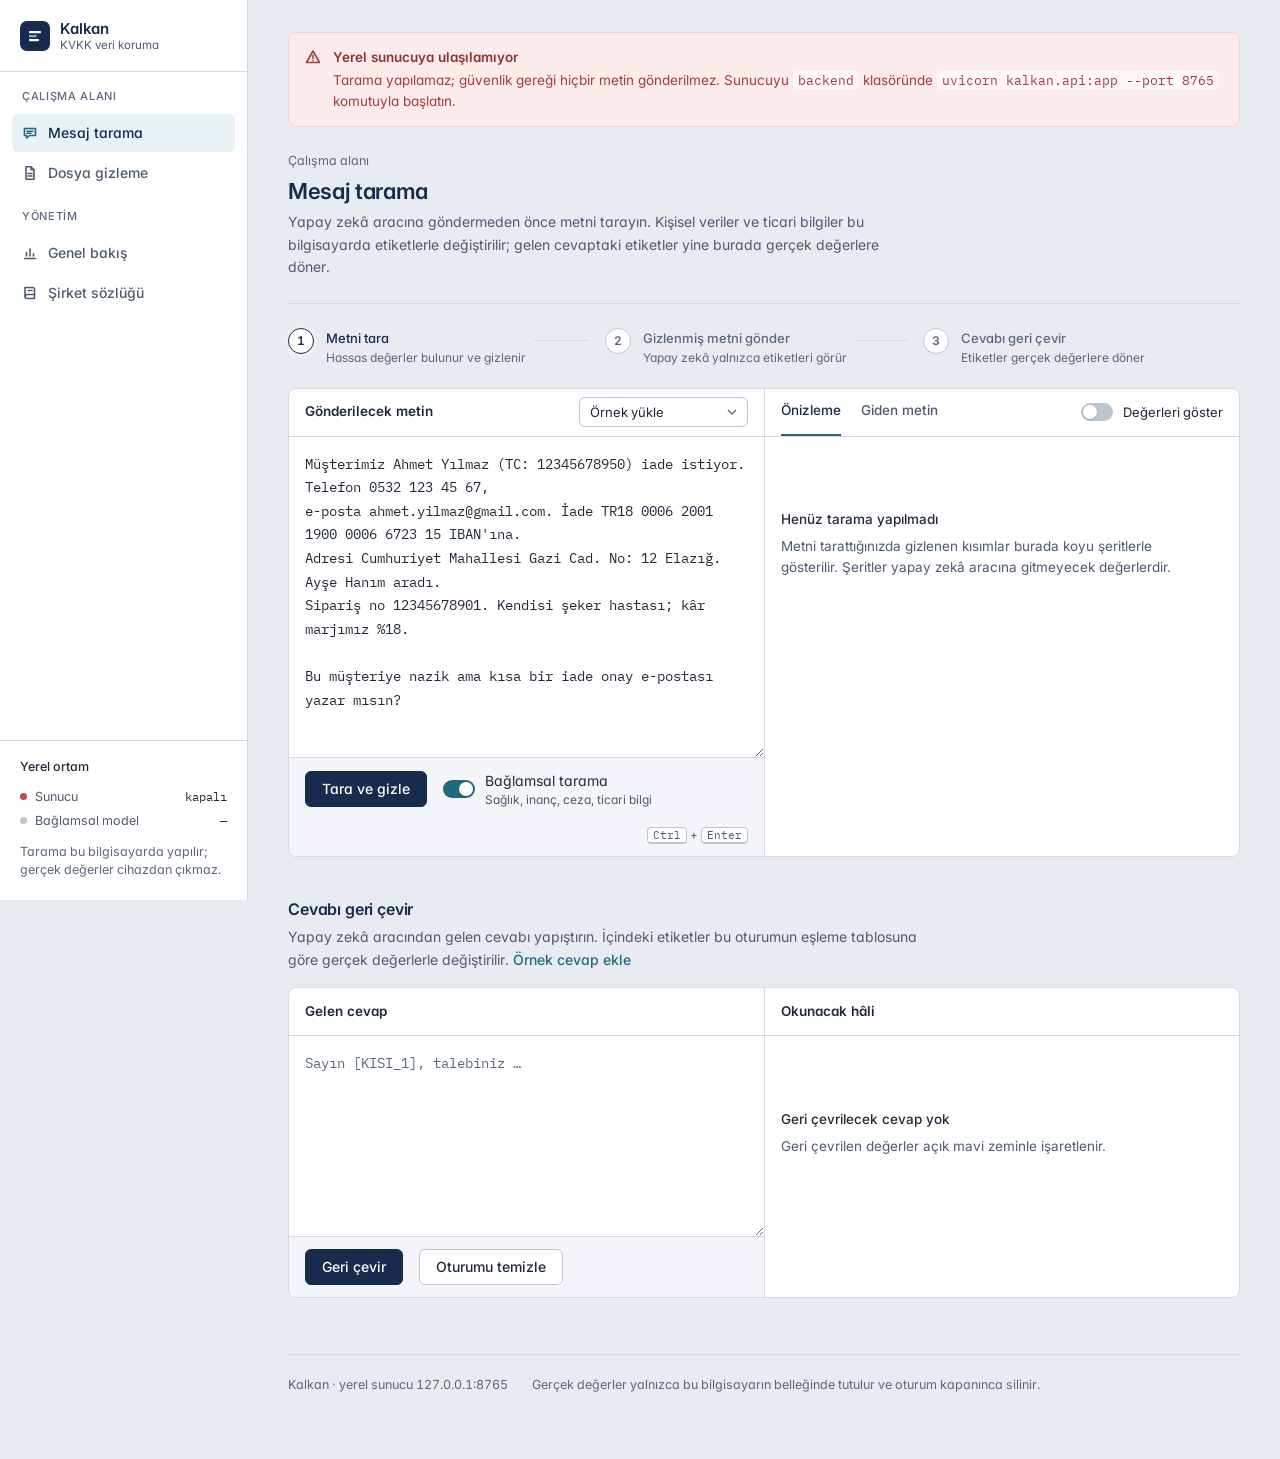
==== commit 149df124: "Arayüz: zemin bir ton daha koyu; gri metin ve vurgu rengi AA için ayarlandı" ====
--- a/demo/index.html
+++ b/demo/index.html
@@ -10,11 +10,11 @@
 <style>
   /* ---------------------------------------------------------------- tasarım tokenları */
   :root {
-    --bg: #f0f2f5; --surface: #ffffff; --surface-2: #f8f9fb;
+    --bg: #e8ebf0; --surface: #ffffff; --surface-2: #f3f5f8;
     --navy: #172b4d; --navy-2: #243b53;
-    --teal: #24748a; --teal-soft: #e8f2f5;
-    --text: #1f2937; --text-2: #556377; --text-3: #616f84;
-    --border: #dce2ea; --border-2: #c7d0db;
+    --teal: #1f6a7e; --teal-soft: #e8f2f5;
+    --text: #1f2937; --text-2: #4e5b6e; --text-3: #5a687c;
+    --border: #d3dae3; --border-2: #bcc6d2;
     --success: #25836a; --success-soft: #e6f3ee;
     --warning: #b9852e; --warning-text: #835c14; --warning-soft: #fbf3e3;
     --danger: #be4b49; --danger-text: #a63c3a; --danger-soft: #fbeceb;
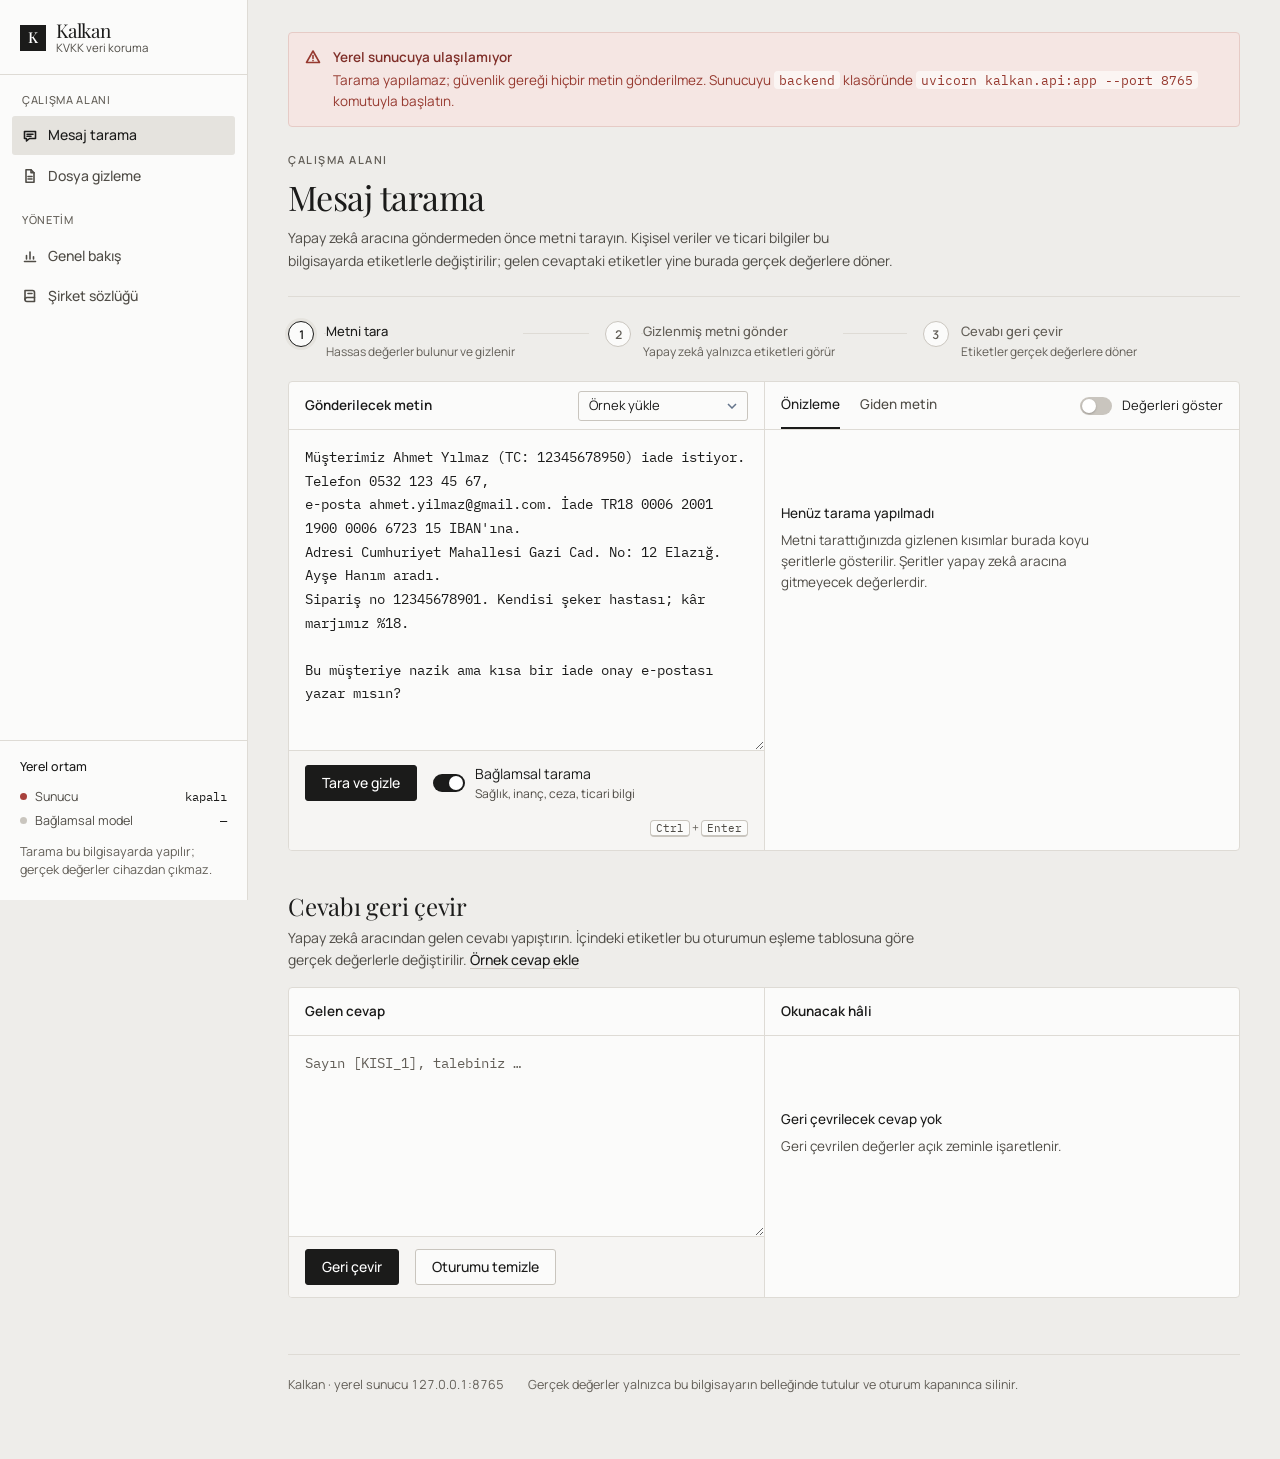
==== commit 16f045b7: "Tanıtım sayfası ve editoryal tasarım dili - / : tanıtım sayfası (serif başlık, sıcak kırık beyaz, si" ====
--- a/demo/index.html
+++ b/demo/index.html
@@ -6,20 +6,21 @@
 <title>Kalkan · Mesaj tarama</title>
 <link rel="preconnect" href="https://fonts.googleapis.com">
 <link rel="preconnect" href="https://fonts.gstatic.com" crossorigin>
-<link rel="stylesheet" href="https://fonts.googleapis.com/css2?family=IBM+Plex+Mono:wght@400;500&family=Inter:wght@400;500;600&display=swap">
+<link rel="stylesheet" href="https://fonts.googleapis.com/css2?family=IBM+Plex+Mono:wght@400;500&family=Manrope:wght@400;500;600;700&family=Playfair+Display:ital,wght@0,400;0,500;1,400&display=swap">
 <style>
   /* ---------------------------------------------------------------- tasarım tokenları */
   :root {
-    --bg: #e8ebf0; --surface: #ffffff; --surface-2: #f3f5f8;
-    --navy: #172b4d; --navy-2: #243b53;
-    --teal: #1f6a7e; --teal-soft: #e8f2f5;
-    --text: #1f2937; --text-2: #4e5b6e; --text-3: #5a687c;
-    --border: #d3dae3; --border-2: #bcc6d2;
-    --success: #25836a; --success-soft: #e6f3ee;
-    --warning: #b9852e; --warning-text: #835c14; --warning-soft: #fbf3e3;
-    --danger: #be4b49; --danger-text: #a63c3a; --danger-soft: #fbeceb;
-    --r: 8px; --r-sm: 6px;
-    --sans: Inter, "Segoe UI", system-ui, sans-serif;
+    --bg: #eeedea; --surface: #fbfbfa; --surface-2: #f6f5f3;
+    --navy: #1b1b1a; --navy-2: #33322f;
+    --teal: #1b1b1a; --teal-soft: #e5e3de;
+    --text: #1b1b1a; --text-2: #4f4c46; --text-3: #625e57;
+    --border: #dedbd5; --border-2: #c9c5be;
+    --success: #3f7a52; --success-soft: #e7efe7;
+    --warning: #9a6b1e; --warning-text: #7c5512; --warning-soft: #f4ecdc;
+    --danger: #a8413c; --danger-text: #96392f; --danger-soft: #f5e6e3;
+    --r: 4px; --r-sm: 3px;
+    --sans: Manrope, "Segoe UI", system-ui, sans-serif;
+    --serif: "Playfair Display", Georgia, "Times New Roman", serif;
     --mono: "IBM Plex Mono", ui-monospace, Consolas, monospace;
     --ease: 160ms ease;
     color-scheme: light;
@@ -27,7 +28,7 @@
   * { box-sizing: border-box; }
   [hidden] { display: none !important; }
   html, body { margin: 0; }
-  body { background: var(--bg); color: var(--text); font: 14px/1.6 var(--sans); -webkit-font-smoothing: antialiased; font-feature-settings: "cv11", "tnum"; }
+  body { background: var(--bg); color: var(--text); font: 14px/1.6 var(--sans); -webkit-font-smoothing: antialiased; font-feature-settings: "tnum"; }
   a { color: var(--teal); text-decoration: none; }
   a:hover { text-decoration: underline; }
   button, select, textarea, input { font: inherit; color: inherit; }
@@ -40,8 +41,8 @@
   .side { background: var(--surface); border-right: 1px solid var(--border); display: flex; flex-direction: column; position: sticky; top: 0; height: 100vh; }
   .logo { display: flex; align-items: center; gap: 10px; padding: 20px 20px 18px; border-bottom: 1px solid var(--border); color: var(--navy); }
   .logo:hover { text-decoration: none; }
-  .logo .mark { width: 30px; height: 30px; border-radius: 7px; background: var(--navy); display: grid; place-items: center; }
-  .logo b { display: block; font-size: 15px; font-weight: 600; letter-spacing: -0.01em; line-height: 1.2; }
+  .logo .mark { width: 26px; height: 26px; background: var(--navy); color: #fff; display: grid; place-items: center; font: 500 15px/1 var(--serif); }
+  .logo b { display: block; font: 400 19px/1.1 var(--serif); letter-spacing: -0.01em; }
   .logo small { display: block; font-size: 11.5px; color: var(--text-2); line-height: 1.3; }
   .menu { padding: 16px 12px; display: flex; flex-direction: column; gap: 2px; }
   .menu .grp { font-size: 11px; font-weight: 500; letter-spacing: .06em; text-transform: uppercase; color: var(--text-3); padding: 14px 10px 6px; }
@@ -65,8 +66,8 @@
 
   /* ---------------------------------------------------------------- sayfa başlığı */
   .phead { display: flex; align-items: flex-end; gap: 24px; padding-bottom: 24px; margin-bottom: 24px; border-bottom: 1px solid var(--border); }
-  .phead .crumb { font-size: 12.5px; color: var(--text-3); margin-bottom: 6px; }
-  .phead h1 { font-size: 22px; line-height: 1.3; font-weight: 600; letter-spacing: -0.015em; color: var(--navy); margin: 0 0 6px; }
+  .phead .crumb { font-size: 11px; font-weight: 600; letter-spacing: .14em; text-transform: uppercase; color: var(--text-3); margin-bottom: 10px; }
+  .phead h1 { font: 400 34px/1.15 var(--serif); letter-spacing: -0.015em; color: var(--text); margin: 0 0 10px; }
   .phead p { margin: 0; color: var(--text-2); max-width: 68ch; }
   .phead .actions { margin-left: auto; display: flex; gap: 8px; flex: none; }
 
@@ -78,13 +79,14 @@
   .btn.sec:hover { border-color: var(--navy); color: var(--navy); }
   .btn.sm { height: 30px; padding: 0 12px; font-size: 13px; }
   .lnk { border: 0; background: none; padding: 0; color: var(--teal); cursor: pointer; font-weight: 500; }
-  .lnk:hover { text-decoration: underline; }
+  .lnk { text-decoration: underline; text-underline-offset: 3px; text-decoration-color: var(--border-2); }
+  .lnk:hover { text-decoration-color: currentColor; }
   select { height: 30px; border: 1px solid var(--border-2); background: var(--surface); padding: 0 28px 0 10px; border-radius: var(--r-sm); font-size: 13px; color: var(--text); appearance: none; background-image: url("data:image/svg+xml,%3Csvg xmlns='http://www.w3.org/2000/svg' width='10' height='6'%3E%3Cpath d='M1 1l4 4 4-4' fill='none' stroke='%2364748b' stroke-width='1.5'/%3E%3C/svg%3E"); background-repeat: no-repeat; background-position: right 10px center; cursor: pointer; }
   kbd { font: 11px var(--mono); border: 1px solid var(--border-2); border-bottom-width: 2px; border-radius: 4px; padding: 0 5px; color: var(--text-2); background: var(--surface); }
 
   .switch { display: inline-flex; align-items: center; gap: 10px; cursor: pointer; user-select: none; color: var(--text); }
   .switch input { appearance: none; margin: 0; width: 32px; height: 18px; border-radius: 9px; background: var(--border-2); position: relative; cursor: pointer; transition: background var(--ease); flex: none; }
-  .switch input::after { content: ""; position: absolute; top: 2px; left: 2px; width: 14px; height: 14px; border-radius: 50%; background: #fff; box-shadow: 0 1px 2px rgba(23, 43, 77, .25); transition: transform var(--ease); }
+  .switch input::after { content: ""; position: absolute; top: 2px; left: 2px; width: 14px; height: 14px; border-radius: 50%; background: #fff; box-shadow: 0 1px 2px rgba(27, 27, 26, .25); transition: transform var(--ease); }
   .switch input:checked { background: var(--teal); }
   .switch input:checked::after { transform: translateX(14px); }
   .switch small { display: block; color: var(--text-2); font-size: 12px; line-height: 1.4; }
@@ -95,13 +97,13 @@
   .badge.mid { background: var(--warning-soft); color: var(--warning-text); }
   .badge.low { background: var(--bg); color: var(--text-2); }
   .tag { font: 12.5px var(--mono); color: var(--navy); background: var(--bg); border: 1px solid var(--border); border-radius: 4px; padding: 1px 6px; white-space: nowrap; }
-  .tag.m6 { color: var(--danger-text); background: var(--danger-soft); border-color: #f1d3d2; }
+  .tag.m6 { color: var(--danger-text); background: var(--danger-soft); border-color: #e6cbc6; }
 
   .note { display: flex; gap: 12px; padding: 14px 16px; border-radius: var(--r); border: 1px solid; font-size: 13.5px; line-height: 1.55; }
   .note svg { margin-top: 2px; }
   .note b { display: block; font-weight: 600; margin-bottom: 2px; }
-  .note.danger { background: var(--danger-soft); border-color: #f1d3d2; color: var(--danger-text); }
-  .note.danger b { color: #8f3230; }
+  .note.danger { background: var(--danger-soft); border-color: #e6cbc6; color: var(--danger-text); }
+  .note.danger b { color: #7f2f29; }
   .note.info { background: var(--surface); border-color: var(--border); color: var(--text-2); }
   .note.info b { color: var(--text); }
   .note[hidden] { display: none; }
@@ -130,7 +132,7 @@
   .steps li.now { color: var(--navy); }
   .steps li.now::before { border-color: var(--navy); color: var(--navy); box-shadow: 0 0 0 3px var(--teal-soft); }
   .steps li.done { color: var(--text); }
-  .steps li.done::before { content: "✓"; background: var(--teal); border-color: var(--teal); color: #fff; }
+  .steps li.done::before { content: "✓"; background: var(--navy); border-color: var(--navy); color: #fff; }
 
   /* ---------------------------------------------------------------- çalışma alanı */
   .work { display: grid; grid-template-columns: minmax(0, 1fr) minmax(0, 1fr); overflow: hidden; }
@@ -171,7 +173,7 @@
   .result[hidden] { display: none; }
   .sumbar { display: grid; grid-template-columns: auto minmax(0, 1fr); gap: 32px; align-items: center; padding: 20px 24px; }
   .sumbar .lead { font-size: 15px; color: var(--text); }
-  .sumbar .lead strong { font-size: 28px; font-weight: 600; letter-spacing: -0.02em; color: var(--navy); margin-right: 6px; vertical-align: -2px; }
+  .sumbar .lead strong { font: 400 38px/1 var(--serif); letter-spacing: -0.02em; color: var(--text); margin-right: 8px; vertical-align: -3px; }
   .sumbar .lead small { display: block; color: var(--text-2); font-size: 12.5px; margin-top: 2px; }
   .dist .bar { display: flex; height: 8px; border-radius: 4px; overflow: hidden; background: var(--bg); gap: 2px; }
   .dist .bar i { display: block; height: 100%; }
@@ -187,7 +189,7 @@
   .tscroll { overflow-x: auto; }
 
   section.sec { margin-top: 40px; }
-  section.sec > h2 { font-size: 16px; font-weight: 600; color: var(--navy); margin: 0 0 4px; letter-spacing: -0.01em; }
+  section.sec > h2 { font: 400 24px/1.25 var(--serif); color: var(--text); margin: 0 0 6px; letter-spacing: -0.01em; }
   section.sec > p { margin: 0 0 16px; color: var(--text-2); max-width: 70ch; }
 
   /* ---------------------------------------------------------------- dosya */
@@ -204,7 +206,7 @@
   .facts { display: grid; grid-template-columns: repeat(3, minmax(0, 1fr)); }
   .facts div { padding: 18px 24px; }
   .facts div + div { border-left: 1px solid var(--border); }
-  .facts strong { display: block; font-size: 22px; font-weight: 600; color: var(--navy); letter-spacing: -0.015em; }
+  .facts strong { display: block; font: 400 30px/1.15 var(--serif); color: var(--text); letter-spacing: -0.015em; }
   .facts small { color: var(--text-2); font-size: 12.5px; }
   .fileinfo { display: flex; align-items: center; gap: 12px; padding: 14px 16px; border-top: 1px solid var(--border); font-size: 13px; color: var(--text-2); flex-wrap: wrap; }
   .fileinfo .btn { margin-left: auto; }
@@ -221,7 +223,7 @@
   @media (max-width: 880px) {
     .app { grid-template-columns: 1fr; }
     .side { position: fixed; inset: 0 auto 0 0; width: 272px; z-index: 30; transform: translateX(-100%); transition: transform 200ms ease; box-shadow: none; }
-    .side.open { transform: none; box-shadow: 0 0 0 100vmax rgba(23, 43, 77, .28); }
+    .side.open { transform: none; box-shadow: 0 0 0 100vmax rgba(27, 27, 26, .28); }
     .mbar { display: flex; align-items: center; gap: 12px; height: 56px; padding: 0 16px; background: var(--surface); border-bottom: 1px solid var(--border); position: sticky; top: 0; z-index: 20; }
     .mbar .logo { padding: 0; border: 0; }
     .mbar button { margin-left: auto; width: 36px; height: 36px; border: 1px solid var(--border-2); background: var(--surface); border-radius: var(--r-sm); display: grid; place-items: center; cursor: pointer; }
@@ -270,7 +272,7 @@
   <symbol id="i-copy" viewBox="0 0 16 16"><rect x="5.5" y="5.5" width="8" height="8" rx="1.5"/><path d="M10.5 5.5v-2a1 1 0 0 0-1-1h-6a1 1 0 0 0-1 1v6a1 1 0 0 0 1 1h2"/></symbol>
   <symbol id="i-down" viewBox="0 0 16 16"><path d="M8 3v7.5M5 7.5l3 3 3-3M3 13h10"/></symbol>
 </svg>
-<template id="logo-mark"><span class="mark" aria-hidden="true"><svg width="16" height="16" viewBox="0 0 16 16"><rect x="2" y="3" width="12" height="2.2" rx=".6" fill="#fff"/><rect x="2" y="7" width="7.5" height="2.2" rx=".6" fill="#7fb6c5"/><rect x="2" y="11" width="10" height="2.2" rx=".6" fill="#fff"/></svg></span></template>
+<template id="logo-mark"><span class="mark" aria-hidden="true">K</span></template>
 
 <div class="mbar">
   <a class="logo" href="/"><span data-logo></span><span><b>Kalkan</b></span></a>
@@ -282,8 +284,8 @@
     <a class="logo" href="/"><span data-logo></span><span><b>Kalkan</b><small>KVKK veri koruma</small></span></a>
     <nav class="menu" aria-label="Ana menü">
       <div class="grp">Çalışma alanı</div>
-      <a href="/#mesaj" data-view="mesaj"><svg class="i"><use href="#i-msg"/></svg>Mesaj tarama</a>
-      <a href="/#dosya" data-view="dosya"><svg class="i"><use href="#i-file"/></svg>Dosya gizleme</a>
+      <a href="/uygulama#mesaj" data-view="mesaj"><svg class="i"><use href="#i-msg"/></svg>Mesaj tarama</a>
+      <a href="/uygulama#dosya" data-view="dosya"><svg class="i"><use href="#i-file"/></svg>Dosya gizleme</a>
       <div class="grp">Yönetim</div>
       <a href="/panel"><svg class="i"><use href="#i-chart"/></svg>Genel bakış</a>
       <a href="/panel#sozluk"><svg class="i"><use href="#i-book"/></svg>Şirket sözlüğü</a>
@@ -397,7 +399,7 @@
             <div class="col">
               <div class="chead"><h2>Okunacak hâli</h2><div class="r"><button class="btn sec sm" id="copyBackBtn" hidden><svg class="i"><use href="#i-copy"/></svg>Kopyala</button></div></div>
               <div class="doc" id="restored" style="min-height:200px">
-                <div class="empty"><b>Geri çevrilecek cevap yok</b>Geri çevrilen değerler açık mavi zeminle işaretlenir.</div>
+                <div class="empty"><b>Geri çevrilecek cevap yok</b>Geri çevrilen değerler açık zeminle işaretlenir.</div>
               </div>
             </div>
           </div>
@@ -473,16 +475,16 @@
   TICARI_SIR: "Ticari bilgi", SOZLUK: "Şirket sözlüğü terimi",
 };
 const CATS = {
-  m6:     { label: "Özel nitelikli (md. 6)", color: "#be4b49", sev: "high", rank: 0, types: ["SAGLIK", "DIN_INANC", "SIYASI", "SENDIKA", "CEZA", "BIYOMETRIK"] },
-  kimlik: { label: "Kimlik / finansal",      color: "#172b4d", sev: "high", rank: 1, types: ["TC", "IBAN", "KART", "VKN"] },
-  kisi:   { label: "Kişi / iletişim",        color: "#24748a", sev: "mid",  rank: 2, types: ["KISI", "KURUM_KISI", "TELEFON", "EPOSTA", "ADRES", "PLAKA"] },
-  ticari: { label: "Ticari bilgi",           color: "#b9852e", sev: "mid",  rank: 3, types: ["TICARI_SIR", "SOZLUK"] },
+  m6:     { label: "Özel nitelikli (md. 6)", color: "#a8413c", sev: "high", rank: 0, types: ["SAGLIK", "DIN_INANC", "SIYASI", "SENDIKA", "CEZA", "BIYOMETRIK"] },
+  kimlik: { label: "Kimlik / finansal",      color: "#1b1b1a", sev: "high", rank: 1, types: ["TC", "IBAN", "KART", "VKN"] },
+  kisi:   { label: "Kişi / iletişim",        color: "#8a8378", sev: "mid",  rank: 2, types: ["KISI", "KURUM_KISI", "TELEFON", "EPOSTA", "ADRES", "PLAKA"] },
+  ticari: { label: "Ticari bilgi",           color: "#a07a3c", sev: "mid",  rank: 3, types: ["TICARI_SIR", "SOZLUK"] },
 };
 const catOf = (t) => Object.values(CATS).find((c) => c.types.includes(t)) || CATS.kisi;
 const SEV = { high: ["Yüksek", "high"], mid: ["Orta", "mid"] };
 const LAYER = {
-  regex: ["Desen + sağlama", "#172b4d"], isim: ["İsim listesi", "#8492a6"],
-  sozluk: ["Şirket sözlüğü", "#b9852e"], llm: ["Bağlamsal model", "#24748a"],
+  regex: ["Desen + sağlama", "#1b1b1a"], isim: ["İsim listesi", "#9a958c"],
+  sozluk: ["Şirket sözlüğü", "#a07a3c"], llm: ["Bağlamsal model", "#8a8378"],
 };
 // Tüm örnekler uydurmadır; TC/IBAN/VKN algoritmik olarak geçerli ama kimseye ait değildir.
 const SAMPLES = {
@@ -626,7 +628,7 @@
     }
 
     $("findings").innerHTML = sorted.map((f) => {
-      const c = catOf(f.type), [sev, cls] = SEV[c.sev], [lname, lcolor] = LAYER[f.source] || [f.source, "#8492a6"];
+      const c = catOf(f.type), [sev, cls] = SEV[c.sev], [lname, lcolor] = LAYER[f.source] || [f.source, "#9a958c"];
       return `<tr>
         <td><span class="badge ${cls}">${sev}</span></td>
         <td><span class="tag${f.special ? " m6" : ""}">${esc(f.tag)}</span></td>
@@ -739,7 +741,7 @@
   await api(`/reset/${SESSION}`, { method: "POST" }).catch(() => {});
   last = null; $("result").hidden = true; $("reply").value = ""; $("outgoing").innerHTML = "";
   $("preview").innerHTML = `<div class="empty"><b>Oturum temizlendi</b>Eşleme tablosu bellekten silindi. Önceki etiketler artık geri çevrilemez.</div>`;
-  $("restored").innerHTML = `<div class="empty"><b>Geri çevrilecek cevap yok</b>Geri çevrilen değerler açık mavi zeminle işaretlenir.</div>`;
+  $("restored").innerHTML = `<div class="empty"><b>Geri çevrilecek cevap yok</b>Geri çevrilen değerler açık zeminle işaretlenir.</div>`;
   $("copyBackBtn").hidden = true; selectTab(false); setStep(0);
 };
 $("sample").onchange = (e) => { if (e.target.value) { $("input").value = SAMPLES[e.target.value]; e.target.value = ""; $("input").focus(); } };
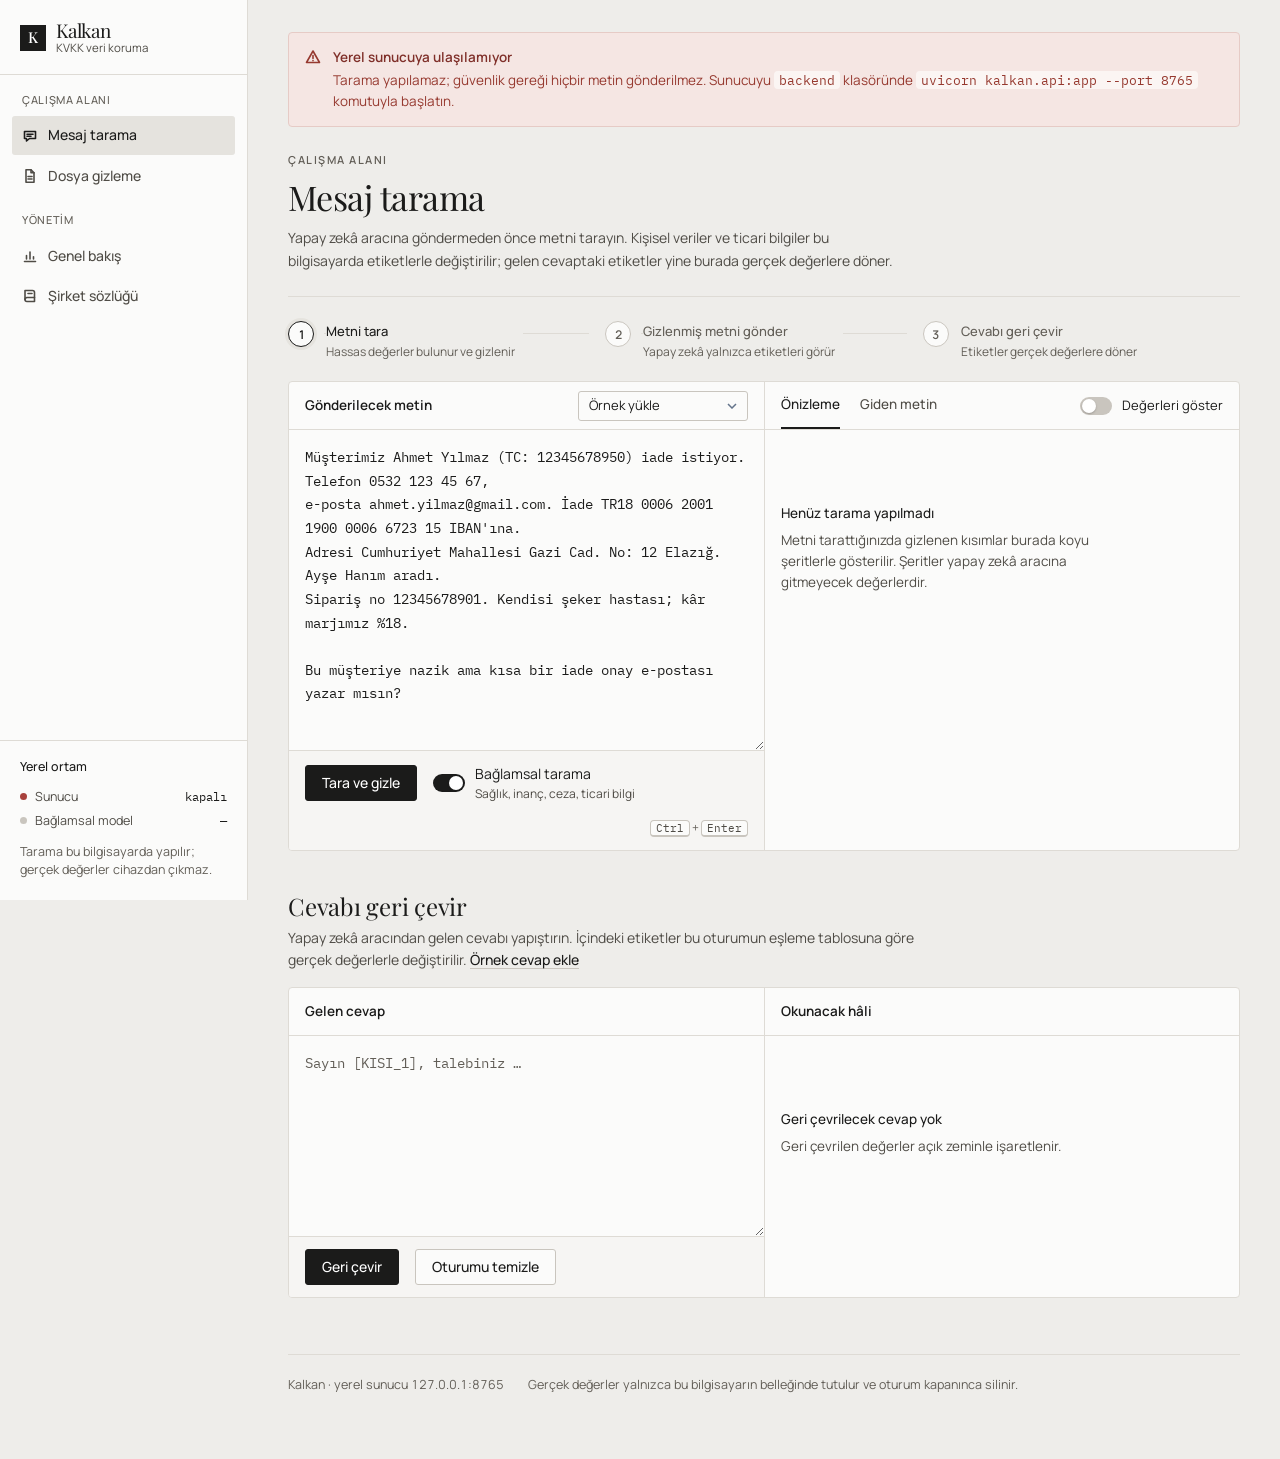
==== commit 46a24abf: "Word (.docx) ve PDF desteği - Word: tüm metin düğümleri (gövde, tablo, üst/alt bilgi, dipnot, yorum," ====
--- a/demo/index.html
+++ b/demo/index.html
@@ -412,24 +412,25 @@
           <div>
             <div class="crumb">Çalışma alanı</div>
             <h1>Dosya gizleme</h1>
-            <p>Müşteri listesi, bordro veya sipariş dökümü gibi dosyaları yapay zekâ aracına yüklemeden önce buradan geçirin. Aynı kişi dosyanın her yerinde aynı etiketi alır; tutar, adet ve tarih sütunları değişmez, analiz bozulmaz.</p>
+            <p>Müşteri listesi, sözleşme, dilekçe veya bordro gibi dosyaları yapay zekâ aracına yüklemeden önce buradan geçirin. Dosya aynı biçimde geri döner; aynı kişi her yerde aynı etiketi alır, tutar ve tarihler değişmez.</p>
           </div>
         </header>
 
         <div class="drop" id="drop" role="button" tabindex="0" aria-describedby="dropHint">
           <span class="ico"><svg class="i"><use href="#i-up"/></svg></span>
-          <div><b id="dropTitle">Dosyayı buraya bırakın</b><span id="dropHint">CSV, XLSX veya TXT. Dosya bu bilgisayarda işlenir, hiçbir yere yüklenmez.</span></div>
+          <div><b id="dropTitle">Dosyayı buraya bırakın</b><span id="dropHint">Word (.docx), PDF, Excel (.xlsx), CSV veya TXT. Dosya bu bilgisayarda işlenir, hiçbir yere yüklenmez.</span></div>
           <span class="btn sec">Dosya seç</span>
-          <input type="file" id="file" accept=".csv,.xlsx,.txt" hidden>
+          <input type="file" id="file" accept=".docx,.pdf,.xlsx,.csv,.txt" hidden>
         </div>
         <div class="progress" id="fileProg" hidden><i></i></div>
         <div class="note danger" id="fileErr" hidden style="margin-top:16px"><svg class="i"><use href="#i-alert"/></svg><div><b>Dosya işlenemedi</b><span id="fileErrText"></span></div></div>
+        <div class="note danger" id="fileLeak" hidden style="margin-top:16px"><svg class="i"><use href="#i-alert"/></svg><div><b>Dosyayı yüklemeden önce kontrol edin</b><span id="fileLeakText"></span></div></div>
 
         <div id="fileResult" hidden style="margin-top:24px" aria-live="polite">
           <div class="panel">
             <div class="facts">
               <div><strong id="fTotal">0</strong><small>değer gizlendi</small></div>
-              <div><strong id="fRows">0</strong><small>satır işlendi</small></div>
+              <div><strong id="fRows">0</strong><small id="fRowsLbl">satır işlendi</small></div>
               <div><strong id="fTime">0</strong><small>işlem süresi</small></div>
             </div>
             <div class="fileinfo">
@@ -450,7 +451,7 @@
         </div>
 
         <section class="sec">
-          <div class="note info"><svg class="i"><use href="#i-info"/></svg><div><b>Sütun başlıkları da okunur</b>"Ad Soyad", "TC Kimlik", "Telefon", "E-posta", "IBAN" ve "Adres" gibi başlıkların altındaki hücreler içerikleri ne olursa olsun gizlenir. Diğer hücreler mesaj taramasındaki katmanlardan geçer.</div></div>
+          <div class="note info"><svg class="i"><use href="#i-info"/></svg><div><b>Dosya türüne göre</b><b style="font-weight:500;margin-top:8px">Word</b>Paragraflar, tablolar, üst ve alt bilgiler, dipnotlar ve yorumlar taranır; biçimlendirme korunur. E-posta bağlantılarının adresleri ve belgenin yazar bilgisi de temizlenir.<b style="font-weight:500;margin-top:8px">PDF</b>Gizlenen metin dosyadan silinir ve yerine etiketli siyah şerit konur; yalnızca üstü kapatılmaz, seçilip kopyalanamaz. Taranmış (görüntü) PDF'ler bu sürümde desteklenmez.<b style="font-weight:500;margin-top:8px">Excel ve CSV</b>"Ad Soyad", "TC Kimlik", "Telefon", "E-posta", "IBAN" ve "Adres" gibi başlıkların altındaki hücreler içerikleri ne olursa olsun gizlenir; diğer hücreler mesaj taramasındaki katmanlardan geçer.</div></div>
         </section>
       </div>
 
@@ -677,7 +678,7 @@
 
 // ---------------------------------------------------------------- dosya
 async function maskFile(f) {
-  $("fileErr").hidden = true; $("fileResult").hidden = true; $("fileProg").hidden = false;
+  $("fileErr").hidden = true; $("fileLeak").hidden = true; $("fileResult").hidden = true; $("fileProg").hidden = false;
   $("dropTitle").textContent = `${f.name} işleniyor…`;
   const fd = new FormData();
   fd.append("file", f); fd.append("session", SESSION); fd.append("use_llm", $("useLlm").checked ? "true" : "false");
@@ -695,14 +696,21 @@
     const hinted = Object.assign({}, ...sheets.map((s) => s.sutun_ipuclari || {}));
     const hintedTypes = new Set(Object.values(hinted));
     $("fTotal").textContent = fmt(rep.toplam || 0);
-    $("fRows").textContent = rows ? fmt(rows) : "—";
+    const isTable = rep.sayfa == null && rep.paragraf == null;
+    // Birim dosya türüne göre: PDF sayfa, Word paragraf, tablo satır.
+    const [unitN, unitLbl] = rep.sayfa != null ? [rep.sayfa, "sayfa işlendi"]
+      : rep.paragraf != null ? [rep.paragraf, "paragraf işlendi"] : [rows, "satır işlendi"];
+    $("fRows").textContent = unitN ? fmt(unitN) : "—";
+    $("fRowsLbl").textContent = unitLbl;
+    $("fileLeak").hidden = !rep.kalan;
+    if (rep.kalan) $("fileLeakText").textContent = `Gizlenen değerlerden ${rep.kalan} tanesi işlenmiş dosyada hâlâ okunabiliyor (ör. özel yazı tipi veya bölünmüş metin). Dosyayı açıp kontrol etmeden yapay zekâ aracına yüklemeyin.`;
     $("fTime").textContent = ((performance.now() - t0) / 1000).toLocaleString("tr-TR", { maximumFractionDigits: 1 }) + " sn";
     $("fName").innerHTML = `<b style="color:var(--text);font-weight:500">${esc(name)}</b>`;
     $("fHints").innerHTML = Object.keys(hinted).length ? `Başlıktan tanınan sütunlar: <span class="chips">${Object.keys(hinted).map((h) => `<span class="chip">${esc(h)}</span>`).join("")}</span>` : "";
     const entries = Object.entries(rep.bulgular || {}).sort((x, y) => catOf(x[0]).rank - catOf(y[0]).rank || y[1] - x[1]);
     $("fTable").innerHTML = entries.map(([t, n]) => {
       const c = catOf(t), [sev, cls] = SEV[c.sev];
-      return `<tr><td><span class="badge ${cls}">${sev}</span></td><td>${esc(TYPE[t] || t)}<div class="muted" style="font-size:12px">${c.label}</div></td><td class="val">${fmt(n)}<span class="sm-only"> adet</span></td><td class="hide-sm muted">${hintedTypes.has(t) ? "Sütun başlığı ve hücre taraması" : "Hücre içeriği taraması"}</td></tr>`;
+      return `<tr><td><span class="badge ${cls}">${sev}</span></td><td>${esc(TYPE[t] || t)}<div class="muted" style="font-size:12px">${c.label}</div></td><td class="val">${fmt(n)}<span class="sm-only"> adet</span></td><td class="hide-sm muted">${hintedTypes.has(t) ? "Sütun başlığı ve hücre taraması" : isTable ? "Hücre içeriği taraması" : rep.sayfa != null ? "Metin taraması ve karartma" : "Metin taraması"}</td></tr>`;
     }).join("") || `<tr><td colspan="4"><div class="empty" style="padding:8px 0"><b>Hassas veri bulunmadı</b>Dosya değiştirilmeden indirildi.</div></td></tr>`;
     $("fileResult").hidden = false;
   } catch (e) {
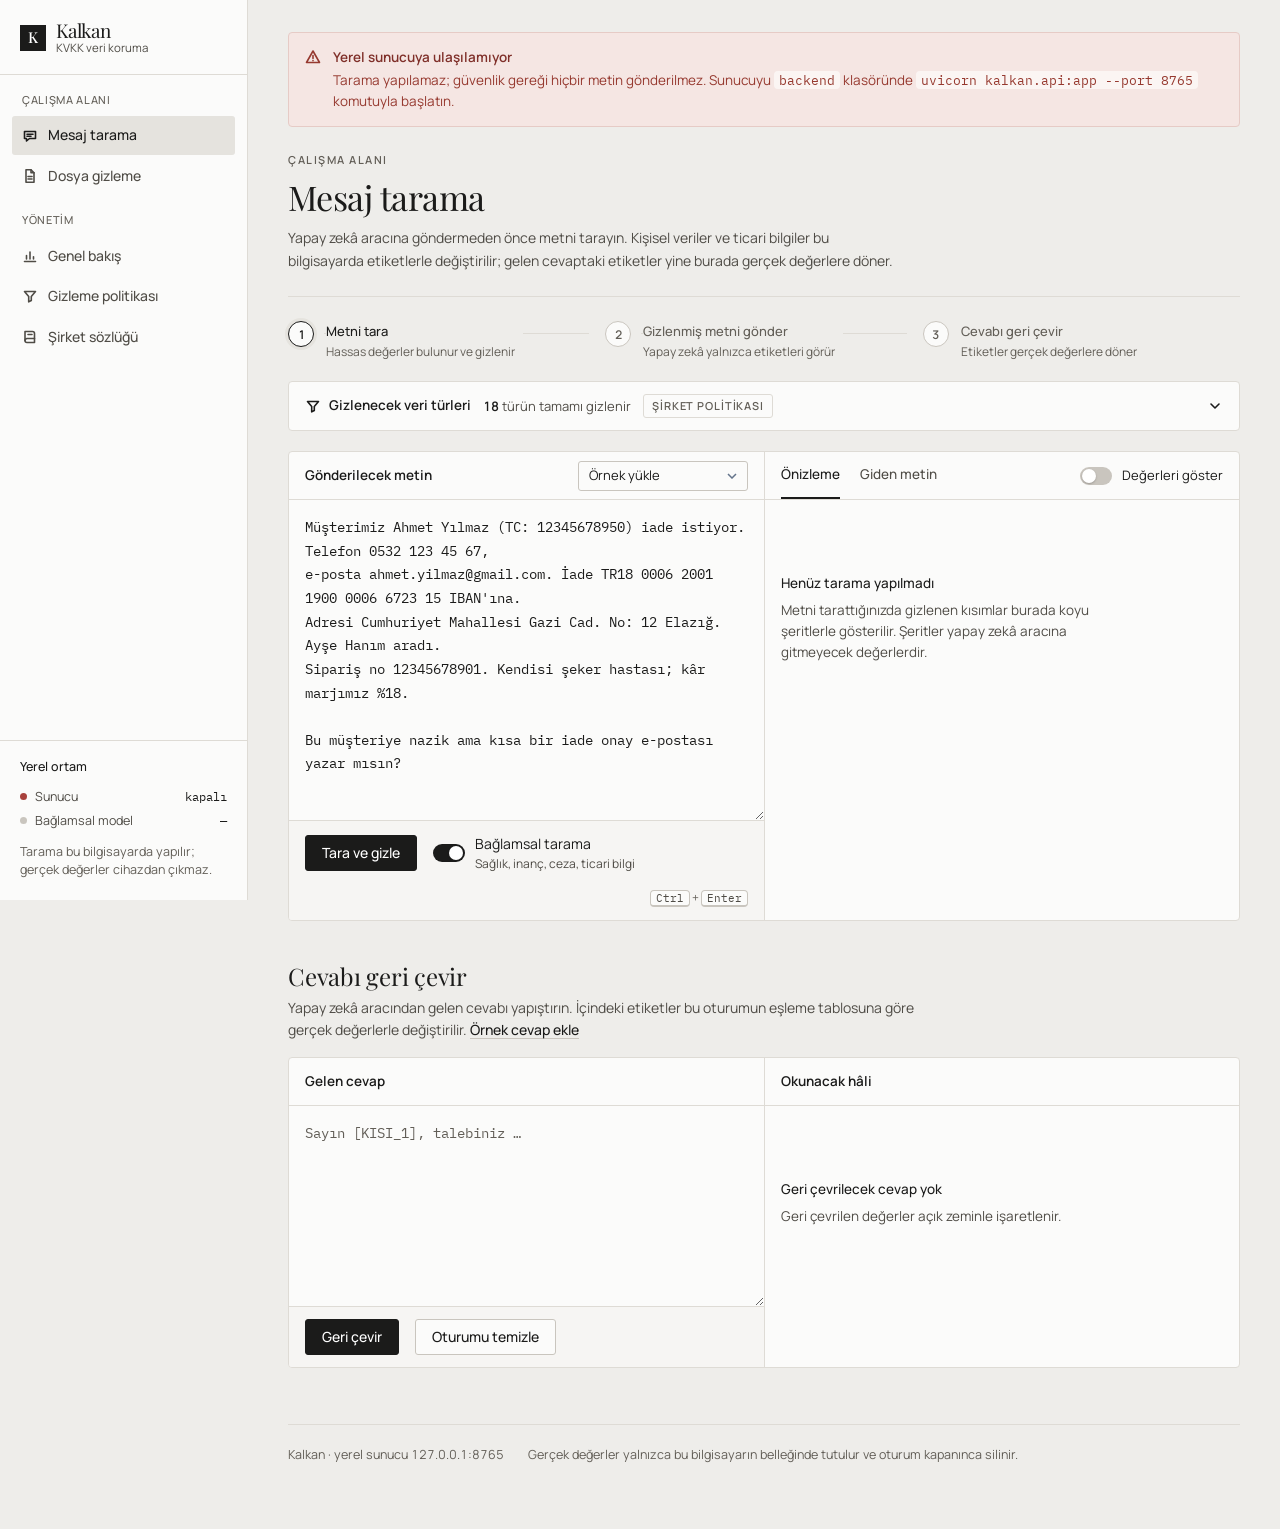
==== commit 0164aa5a: "Veri türü filtresi ve şirket gizleme politikası - Uygulama: mesaj ve dosya ekranında kategori/tür ba" ====
--- a/demo/index.html
+++ b/demo/index.html
@@ -213,6 +213,33 @@
   .chips { display: inline-flex; gap: 6px; flex-wrap: wrap; }
   .chip { font-size: 12px; padding: 1px 8px; border-radius: 4px; background: var(--bg); border: 1px solid var(--border); color: var(--text); }
 
+  /* ---------------------------------------------------------------- veri türü filtresi */
+  .filter { margin: 0 0 20px; background: var(--surface); border: 1px solid var(--border); border-radius: var(--r); }
+  .filter summary { list-style: none; display: flex; align-items: center; gap: 12px; padding: 0 16px; min-height: 48px; cursor: pointer; flex-wrap: wrap; }
+  .filter summary::-webkit-details-marker { display: none; }
+  .filter[open] summary { border-bottom: 1px solid var(--border); }
+  .filter .ft-t { display: inline-flex; align-items: center; gap: 8px; font-weight: 600; font-size: 13.5px; }
+  .filter .ft-c { color: var(--text-2); font-size: 13px; }
+  .filter .ft-c b { color: var(--text); font-weight: 600; }
+  .filter .ft-src { font-size: 11px; font-weight: 600; letter-spacing: .08em; text-transform: uppercase; color: var(--text-3); border: 1px solid var(--border); padding: 2px 8px; border-radius: 3px; }
+  .filter .ft-src.custom { color: var(--warning-text); border-color: #e3d3b4; background: var(--warning-soft); }
+  .filter .chev { margin-left: auto; transition: transform var(--ease); }
+  .filter[open] .chev { transform: rotate(180deg); }
+  .ft-grid { display: grid; grid-template-columns: repeat(4, minmax(0, 1fr)); }
+  .ft-grp { padding: 14px 16px 12px; min-width: 0; }
+  .ft-grp + .ft-grp { border-left: 1px solid var(--border); }
+  .ft-grp > .chk { font-weight: 600; font-size: 12.5px; padding-bottom: 8px; margin-bottom: 4px; border-bottom: 1px solid var(--border); }
+  .ft-grp.m6 > .chk { color: var(--danger-text); }
+  .chk { display: flex; align-items: center; gap: 9px; padding: 4px 0; font-size: 13.5px; cursor: pointer; user-select: none; }
+  .chk.off { color: var(--text-2); }
+  input.cb { appearance: none; margin: 0; width: 15px; height: 15px; border: 1px solid var(--border-2); border-radius: 2px; background: var(--surface); display: grid; place-items: center; flex: none; cursor: pointer; transition: background var(--ease), border-color var(--ease); }
+  input.cb:checked, input.cb:indeterminate { background: var(--navy); border-color: var(--navy); }
+  input.cb:checked::after { content: ""; width: 8px; height: 4px; border-left: 1.6px solid #fff; border-bottom: 1.6px solid #fff; transform: translateY(-1px) rotate(-45deg); }
+  input.cb:indeterminate::after { content: ""; width: 7px; height: 1.6px; background: #fff; }
+  .ft-foot { display: flex; align-items: center; gap: 16px; padding: 10px 16px; border-top: 1px solid var(--border); background: var(--surface-2); font-size: 13px; flex-wrap: wrap; border-radius: 0 0 var(--r) var(--r); }
+  .ft-foot .warn { color: var(--danger-text); display: inline-flex; gap: 8px; align-items: center; }
+  .ft-foot .acts { margin-left: auto; display: flex; gap: 16px; }
+
   footer.foot { margin-top: 56px; padding-top: 20px; border-top: 1px solid var(--border); display: flex; gap: 24px; flex-wrap: wrap; font-size: 12.5px; color: var(--text-3); }
 
   /* ---------------------------------------------------------------- duyarlı */
@@ -252,6 +279,14 @@
     .tbl td:nth-child(n+3) { grid-column: 1 / -1; }
     .tbl td[colspan] { grid-column: 1 / -1; }
     .tbl td.hide-sm { display: none; }
+    .ft-grid { grid-template-columns: 1fr; }
+    .ft-grp + .ft-grp { border-left: 0; border-top: 1px solid var(--border); }
+    .ft-foot .acts { margin-left: 0; }
+  }
+  @media (min-width: 881px) and (max-width: 1180px) {
+    .ft-grid { grid-template-columns: repeat(2, minmax(0, 1fr)); }
+    .ft-grp:nth-child(3) { border-left: 0; }
+    .ft-grp:nth-child(n+3) { border-top: 1px solid var(--border); }
   }
   .sm-only { display: none; }
   @media (max-width: 880px) { .sm-only { display: inline; } }
@@ -270,6 +305,8 @@
   <symbol id="i-info" viewBox="0 0 16 16"><circle cx="8" cy="8" r="6"/><path d="M8 7.2v3.6M8 5.2v.1"/></symbol>
   <symbol id="i-menu" viewBox="0 0 16 16"><path d="M2.5 4.5h11M2.5 8h11M2.5 11.5h11"/></symbol>
   <symbol id="i-copy" viewBox="0 0 16 16"><rect x="5.5" y="5.5" width="8" height="8" rx="1.5"/><path d="M10.5 5.5v-2a1 1 0 0 0-1-1h-6a1 1 0 0 0-1 1v6a1 1 0 0 0 1 1h2"/></symbol>
+  <symbol id="i-filter" viewBox="0 0 16 16"><path d="M2.5 3.5h11l-4.2 5v4l-2.6 1.3V8.5z"/></symbol>
+  <symbol id="i-chev" viewBox="0 0 16 16"><path d="M4 6l4 4 4-4"/></symbol>
   <symbol id="i-down" viewBox="0 0 16 16"><path d="M8 3v7.5M5 7.5l3 3 3-3M3 13h10"/></symbol>
 </svg>
 <template id="logo-mark"><span class="mark" aria-hidden="true">K</span></template>
@@ -288,6 +325,7 @@
       <a href="/uygulama#dosya" data-view="dosya"><svg class="i"><use href="#i-file"/></svg>Dosya gizleme</a>
       <div class="grp">Yönetim</div>
       <a href="/panel"><svg class="i"><use href="#i-chart"/></svg>Genel bakış</a>
+      <a href="/panel#politika"><svg class="i"><use href="#i-filter"/></svg>Gizleme politikası</a>
       <a href="/panel#sozluk"><svg class="i"><use href="#i-book"/></svg>Şirket sözlüğü</a>
     </nav>
     <div class="env" aria-live="polite">
@@ -320,6 +358,8 @@
           <li><span><b>Gizlenmiş metni gönder</b><small>Yapay zekâ yalnızca etiketleri görür</small></span></li>
           <li><span><b>Cevabı geri çevir</b><small>Etiketler gerçek değerlere döner</small></span></li>
         </ol>
+
+        <div class="filter-slot" data-view="mesaj"></div>
 
         <div class="panel work">
           <div class="col">
@@ -415,6 +455,8 @@
             <p>Müşteri listesi, sözleşme, dilekçe veya bordro gibi dosyaları yapay zekâ aracına yüklemeden önce buradan geçirin. Dosya aynı biçimde geri döner; aynı kişi her yerde aynı etiketi alır, tutar ve tarihler değişmez.</p>
           </div>
         </header>
+
+        <div class="filter-slot" data-view="dosya"></div>
 
         <div class="drop" id="drop" role="button" tabindex="0" aria-describedby="dropHint">
           <span class="ico"><svg class="i"><use href="#i-up"/></svg></span>
@@ -546,6 +588,7 @@
   document.querySelectorAll(".menu a[data-view]").forEach((a) =>
     a.dataset.view === view ? a.setAttribute("aria-current", "page") : a.removeAttribute("aria-current"));
   document.title = "Kalkan · " + (view === "dosya" ? "Dosya gizleme" : "Mesaj tarama");
+  document.querySelector(`.filter-slot[data-view="${view}"]`).appendChild(filterEl);
   store.set("kalkan.view", view);
   $("side").classList.remove("open"); $("menuBtn").setAttribute("aria-expanded", "false");
 }
@@ -607,7 +650,7 @@
   selectTab(false);
   $("preview").innerHTML = `<div class="skel" aria-label="Taranıyor"><i style="width:92%"></i><i style="width:78%"></i><i style="width:85%"></i><i style="width:60%"></i></div>`;
   try {
-    const r = await api("/mask", { method: "POST", body: JSON.stringify({ text, session: SESSION, use_llm: $("useLlm").checked }) });
+    const r = await api("/mask", { method: "POST", body: JSON.stringify({ text, session: SESSION, use_llm: $("useLlm").checked, types: [...selected] }) });
     last = r;
     renderPreview(text, r.findings);
     $("outgoing").innerHTML = tagHtml(r.masked);
@@ -618,7 +661,8 @@
     const sorted = [...uniq].sort((a, b) => catOf(a.type).rank - catOf(b.type).rank || a.start - b.start);
     const layers = new Set(r.findings.map((f) => f.source)).size;
     $("sTotal").textContent = fmt(r.findings.length);
-    $("sMeta").textContent = `${uniq.length} farklı değer · ${layers} katmanda yakalandı · ${fmt(Math.round(r.ms))} ms` + (r.llm_used ? "" : " · bağlamsal tarama kapalı");
+    $("sMeta").textContent = `${uniq.length} farklı değer · ${layers} katmanda yakalandı · ${fmt(Math.round(r.ms))} ms` + (r.llm_used ? "" : " · bağlamsal tarama kapalı")
+      + (r.excluded && r.excluded.length ? ` · ${r.excluded.length} tür filtre dışında` : "");
     renderDistribution(r.findings);
 
     const m6 = uniq.filter((f) => f.special);
@@ -682,6 +726,7 @@
   $("dropTitle").textContent = `${f.name} işleniyor…`;
   const fd = new FormData();
   fd.append("file", f); fd.append("session", SESSION); fd.append("use_llm", $("useLlm").checked ? "true" : "false");
+  fd.append("types", [...selected].join(","));
   const t0 = performance.now();
   try {
     const r = await fetch(API + "/mask-file", { method: "POST", body: fd });
@@ -730,6 +775,74 @@
 ["dragleave", "drop"].forEach((ev) => drop.addEventListener(ev, (e) => { e.preventDefault(); drop.classList.remove("over"); }));
 drop.addEventListener("drop", (e) => e.dataTransfer.files[0] && maskFile(e.dataTransfer.files[0]));
 
+// ---------------------------------------------------------------- veri türü filtresi
+// Tek bir bileşen; hangi görünüm açıksa onun yuvasına taşınır. Başlangıç değeri şirket politikasıdır.
+const ALL_TYPES = Object.values(CATS).flatMap((c) => c.types);
+let policy = new Set(ALL_TYPES);
+let selected = new Set(ALL_TYPES);
+const filterEl = document.createElement("details");
+filterEl.className = "filter";
+filterEl.innerHTML = `
+  <summary>
+    <span class="ft-t"><svg class="i"><use href="#i-filter"/></svg>Gizlenecek veri türleri</span>
+    <span class="ft-c" data-ft="count"></span>
+    <span class="ft-src" data-ft="src"></span>
+    <svg class="i chev"><use href="#i-chev"/></svg>
+  </summary>
+  <div class="ft-grid">${Object.entries(CATS).map(([k, c]) => `
+    <div class="ft-grp${k === "m6" ? " m6" : ""}" role="group" aria-label="${c.label}">
+      <label class="chk"><input type="checkbox" class="cb" data-cat="${k}">${c.label}</label>
+      ${c.types.map((t) => `<label class="chk"><input type="checkbox" class="cb" data-type="${t}">${esc(TYPE[t])}</label>`).join("")}
+    </div>`).join("")}
+  </div>
+  <div class="ft-foot">
+    <span class="warn" data-ft="warn" hidden><svg class="i"><use href="#i-alert"/></svg><span></span></span>
+    <span class="acts"><button type="button" class="lnk" data-ft="all">Tümünü seç</button><button type="button" class="lnk" data-ft="reset">Şirket politikasına dön</button></span>
+  </div>`;
+const ft = (k) => filterEl.querySelector(`[data-ft="${k}"]`);
+filterEl.addEventListener("change", (e) => {
+  const cb = e.target;
+  if (!cb.classList.contains("cb")) return;
+  const types = cb.dataset.cat ? CATS[cb.dataset.cat].types : [cb.dataset.type];
+  types.forEach((t) => (cb.checked ? selected.add(t) : selected.delete(t)));
+  syncFilter();
+});
+ft("all").onclick = () => { selected = new Set(ALL_TYPES); syncFilter(); };
+ft("reset").onclick = () => { selected = new Set(policy); syncFilter(); };
+
+function syncFilter() {
+  filterEl.querySelectorAll("[data-type]").forEach((cb) => {
+    cb.checked = selected.has(cb.dataset.type);
+    cb.closest(".chk").classList.toggle("off", !cb.checked);
+  });
+  filterEl.querySelectorAll("[data-cat]").forEach((cb) => {
+    const ts = CATS[cb.dataset.cat].types, n = ts.filter((t) => selected.has(t)).length;
+    cb.checked = n === ts.length;
+    cb.indeterminate = n > 0 && n < ts.length;
+  });
+  const off = ALL_TYPES.filter((t) => !selected.has(t));
+  ft("count").innerHTML = off.length
+    ? `<b>${selected.size}</b> / ${ALL_TYPES.length} tür · kapalı: ${off.slice(0, 3).map((t) => esc(TYPE[t])).join(", ")}${off.length > 3 ? ` ve ${off.length - 3} tür daha` : ""}`
+    : `<b>${ALL_TYPES.length}</b> türün tamamı gizlenir`;
+  const same = selected.size === policy.size && [...selected].every((t) => policy.has(t));
+  ft("src").textContent = same ? "Şirket politikası" : "Bu oturum için değiştirildi";
+  ft("src").classList.toggle("custom", !same);
+  ft("reset").hidden = same;
+  const m6off = CATS.m6.types.filter((t) => !selected.has(t));
+  ft("warn").hidden = !m6off.length;
+  if (m6off.length) ft("warn").lastChild.textContent = `Özel nitelikli veri türlerinden ${m6off.length} tanesi kapalı; bu bilgiler gizlenmeden gönderilir.`;
+}
+
+async function loadPolicy() {
+  try {
+    const p = await api("/politika");
+    policy = new Set(p.turler);
+    selected = new Set(policy);
+  } catch {}
+  syncFilter();
+}
+syncFilter();
+
 // ---------------------------------------------------------------- bağlama
 $("scanBtn").onclick = scan;
 $("input").addEventListener("keydown", (e) => { if (e.key === "Enter" && (e.ctrlKey || e.metaKey)) scan(); });
@@ -758,6 +871,7 @@
 $("input").value = SAMPLES.iade;
 
 show(location.hash.slice(1) || store.get("kalkan.view") || "mesaj");
+loadPolicy();
 health(); setInterval(health, 15000);
 </script>
 </body>
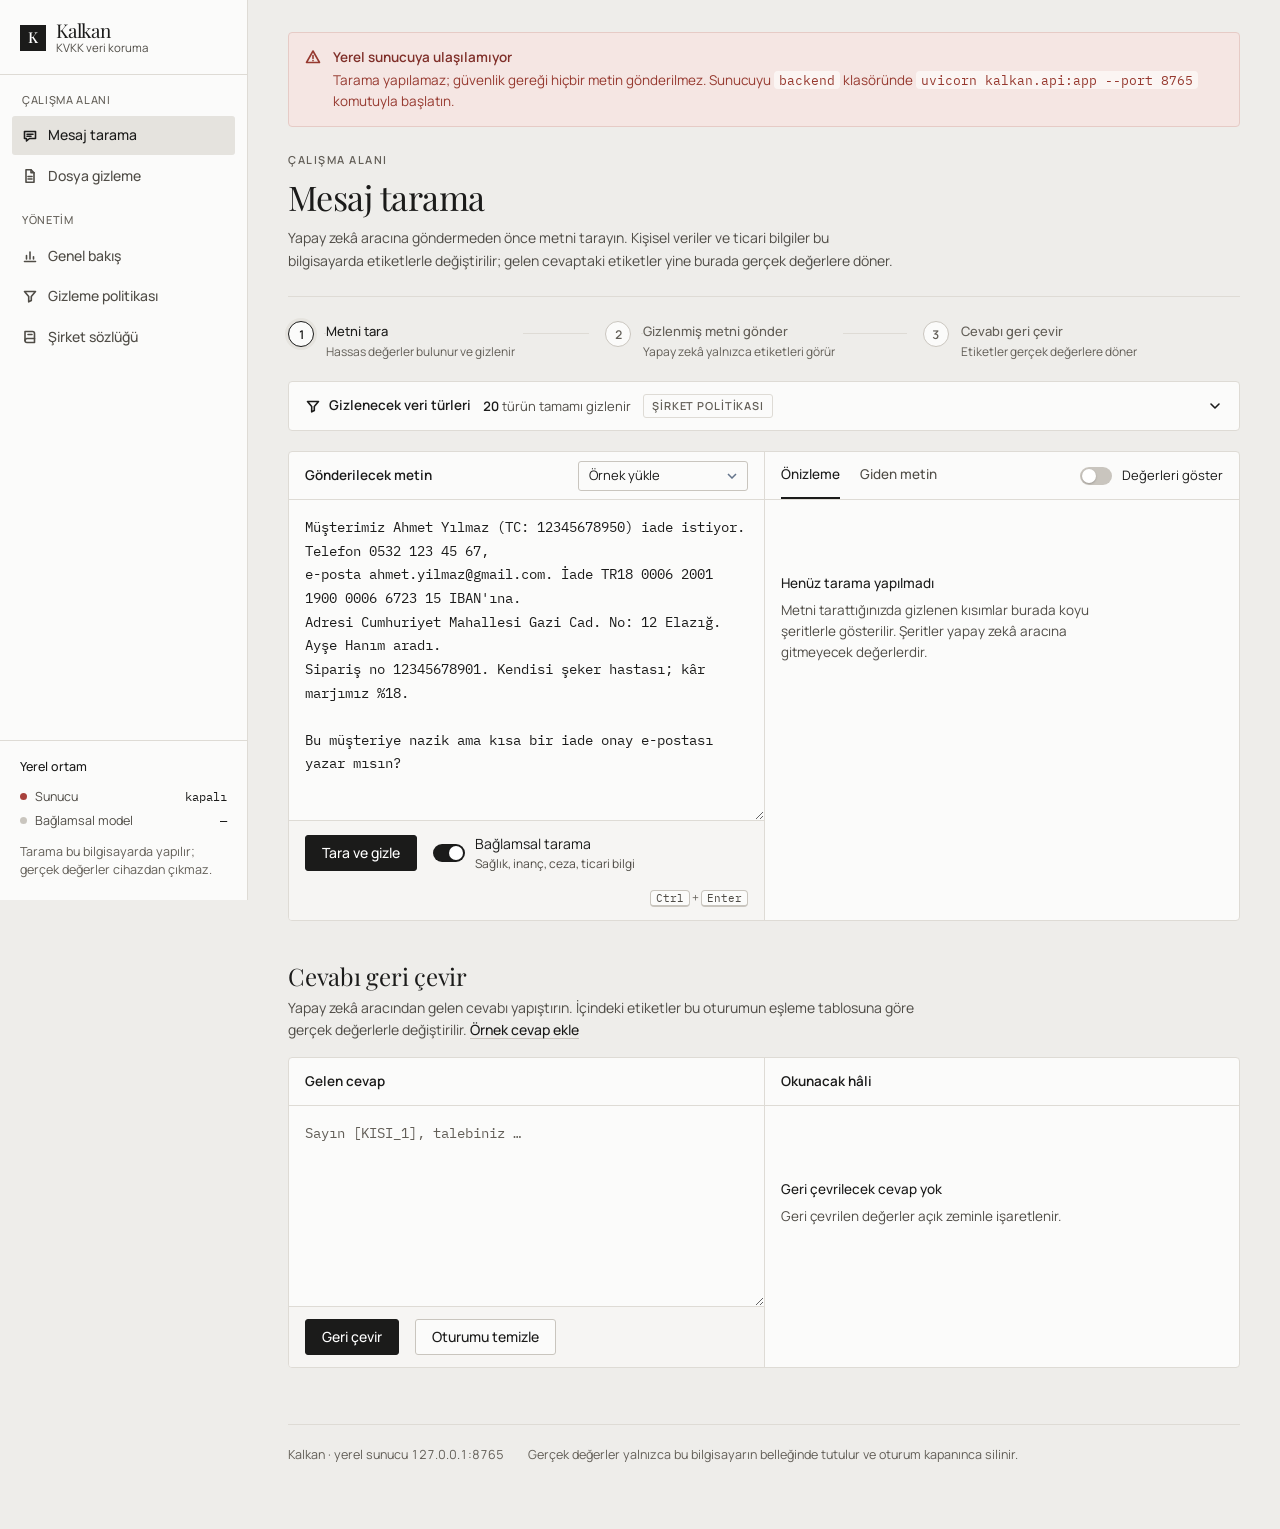
==== commit 6327fae8: "Resmî belgeler: form alanı katmanı, doğum tarihi/yeri, isim düzeltmeleri - Katman 1d: "Etiket : Değe" ====
--- a/demo/index.html
+++ b/demo/index.html
@@ -239,6 +239,42 @@
   .ft-foot { display: flex; align-items: center; gap: 16px; padding: 10px 16px; border-top: 1px solid var(--border); background: var(--surface-2); font-size: 13px; flex-wrap: wrap; border-radius: 0 0 var(--r) var(--r); }
   .ft-foot .warn { color: var(--danger-text); display: inline-flex; gap: 8px; align-items: center; }
   .ft-foot .acts { margin-left: auto; display: flex; gap: 16px; }
+
+  /* ---------------------------------------------------------------- dosya incelemesi */
+  .rv-head { display: flex; align-items: flex-end; gap: 24px; padding: 18px 20px 16px; border-bottom: 1px solid var(--border); flex-wrap: wrap; }
+  .rv-eyebrow { font-size: 11px; font-weight: 600; letter-spacing: .12em; text-transform: uppercase; color: var(--text-3); margin-bottom: 4px; }
+  .rv-head h3 { margin: 0 0 2px; font: 400 22px/1.25 var(--serif); word-break: break-word; }
+  .rv-head #rvMeta { font-size: 13px; color: var(--text-2); }
+  .rv-acts { margin-left: auto; display: flex; gap: 18px; font-size: 13px; flex-wrap: wrap; }
+  .rv-cat { padding: 6px 20px 10px; }
+  .rv-cat + .rv-cat { border-top: 1px solid var(--border); }
+  .rv-cat-h { font-size: 11px; font-weight: 600; letter-spacing: .1em; text-transform: uppercase; color: var(--text-3); padding: 12px 0 4px; }
+  .rv-cat.m6 .rv-cat-h { color: var(--danger-text); }
+  .rv-type { border-top: 1px solid var(--border); }
+  .rv-cat-h + .rv-type { border-top: 0; }
+  .rv-row { display: flex; align-items: center; gap: 12px; padding: 8px 0; flex-wrap: wrap; }
+  .rv-row .chk { font-weight: 500; padding: 0; }
+  .rv-n { font-size: 12.5px; color: var(--text-2); }
+  .rv-tg { margin-left: auto; display: inline-flex; align-items: center; gap: 6px; border: 0; background: none; padding: 4px 0; cursor: pointer; font-size: 12.5px; color: var(--text-2); }
+  .rv-tg:hover { color: var(--text); }
+  .rv-tg svg { width: 14px; height: 14px; transition: transform var(--ease); }
+  .rv-tg[aria-expanded="true"] svg { transform: rotate(180deg); }
+  .rv-vals { display: grid; grid-template-columns: repeat(auto-fill, minmax(240px, 1fr)); gap: 2px 24px; padding: 0 0 10px 24px; max-height: 280px; overflow: auto; }
+  .rv-v { font-size: 13px; padding: 3px 0; min-width: 0; }
+  .rv-v .mono { font-family: var(--mono); font-size: 12.5px; overflow: hidden; text-overflow: ellipsis; white-space: nowrap; min-width: 0; }
+  .rv-x { margin-left: auto; font: 11.5px var(--mono); color: var(--text-3); }
+  .rv-foot { display: flex; align-items: center; gap: 16px; padding: 14px 20px; border-top: 1px solid var(--border); background: var(--surface-2); flex-wrap: wrap; border-radius: 0 0 var(--r) var(--r); position: sticky; bottom: 0; }
+  .rv-foot #rvCount { font-size: 13.5px; color: var(--text-2); }
+  .rv-foot #rvCount b { color: var(--text); font-weight: 600; }
+  .rv-foot .warn { color: var(--danger-text); display: inline-flex; gap: 8px; align-items: center; font-size: 13px; }
+  .rv-foot .sp { flex: 1; }
+  @media (max-width: 880px) {
+    .rv-acts { margin-left: 0; }
+    .rv-cat { padding: 6px 16px 10px; }
+    .rv-vals { padding-left: 0; grid-template-columns: 1fr; }
+    .rv-foot .sp { display: none; }
+    .rv-foot .btn { flex: 1; }
+  }
 
   footer.foot { margin-top: 56px; padding-top: 20px; border-top: 1px solid var(--border); display: flex; gap: 24px; flex-wrap: wrap; font-size: 12.5px; color: var(--text-3); }
 
@@ -452,7 +488,7 @@
           <div>
             <div class="crumb">Çalışma alanı</div>
             <h1>Dosya gizleme</h1>
-            <p>Müşteri listesi, sözleşme, dilekçe veya bordro gibi dosyaları yapay zekâ aracına yüklemeden önce buradan geçirin. Dosya aynı biçimde geri döner; aynı kişi her yerde aynı etiketi alır, tutar ve tarihler değişmez.</p>
+            <p>Müşteri listesi, sözleşme, dilekçe veya bordro gibi dosyaları yapay zekâ aracına yüklemeden önce buradan geçirin. Önce dosyada bulunan kişisel veriler listelenir; hangilerinin gizleneceğini siz seçersiniz. Dosya aynı biçimde geri döner.</p>
           </div>
         </header>
 
@@ -468,7 +504,32 @@
         <div class="note danger" id="fileErr" hidden style="margin-top:16px"><svg class="i"><use href="#i-alert"/></svg><div><b>Dosya işlenemedi</b><span id="fileErrText"></span></div></div>
         <div class="note danger" id="fileLeak" hidden style="margin-top:16px"><svg class="i"><use href="#i-alert"/></svg><div><b>Dosyayı yüklemeden önce kontrol edin</b><span id="fileLeakText"></span></div></div>
 
-        <div id="fileResult" hidden style="margin-top:24px" aria-live="polite">
+        <div id="review" hidden style="margin-top:24px; scroll-margin-top:24px" aria-live="polite">
+          <div class="panel rv">
+            <div class="rv-head">
+              <div>
+                <div class="rv-eyebrow">İnceleme · neyi gizleyeceğinizi seçin</div>
+                <h3 id="rvTitle"></h3>
+                <span id="rvMeta"></span>
+              </div>
+              <div class="rv-acts">
+                <button type="button" class="lnk" data-rv="all">Tümünü seç</button>
+                <button type="button" class="lnk" data-rv="high">Yalnızca yüksek önem</button>
+                <button type="button" class="lnk" data-rv="none">Hiçbirini seçme</button>
+              </div>
+            </div>
+            <div id="rvList"></div>
+            <div class="rv-foot">
+              <span id="rvCount"></span>
+              <span class="warn" id="rvWarn" hidden><svg class="i"><use href="#i-alert"/></svg><span></span></span>
+              <span class="sp"></span>
+              <button type="button" class="btn sec" id="rvCancel">Vazgeç</button>
+              <button type="button" class="btn" id="rvApply">Seçilenleri gizle ve indir</button>
+            </div>
+          </div>
+        </div>
+
+        <div id="fileResult" hidden style="margin-top:24px; scroll-margin-top:24px" aria-live="polite">
           <div class="panel">
             <div class="facts">
               <div><strong id="fTotal">0</strong><small>değer gizlendi</small></div>
@@ -511,7 +572,7 @@
 
 // Veri türleri ve görüntüleme kategorileri. Kategori yalnızca sunumdur; tespit mantığını değiştirmez.
 const TYPE = {
-  TC: "T.C. kimlik numarası", IBAN: "IBAN", KART: "Kart numarası", VKN: "Vergi kimlik numarası",
+  TC: "T.C. kimlik numarası", DOGUM_TARIHI: "Doğum tarihi", DOGUM_YERI: "Doğum yeri", IBAN: "IBAN", KART: "Kart numarası", VKN: "Vergi kimlik numarası",
   EPOSTA: "E-posta adresi", TELEFON: "Telefon numarası", PLAKA: "Araç plakası", ADRES: "Açık adres",
   KISI: "Kişi adı", KURUM_KISI: "Dolaylı kimlik bilgisi", SAGLIK: "Sağlık verisi", DIN_INANC: "Din / inanç",
   SIYASI: "Siyasi görüş", SENDIKA: "Sendika üyeliği", CEZA: "Ceza mahkûmiyeti", BIYOMETRIK: "Biyometrik veri",
@@ -519,14 +580,14 @@
 };
 const CATS = {
   m6:     { label: "Özel nitelikli (md. 6)", color: "#a8413c", sev: "high", rank: 0, types: ["SAGLIK", "DIN_INANC", "SIYASI", "SENDIKA", "CEZA", "BIYOMETRIK"] },
-  kimlik: { label: "Kimlik / finansal",      color: "#1b1b1a", sev: "high", rank: 1, types: ["TC", "IBAN", "KART", "VKN"] },
+  kimlik: { label: "Kimlik / finansal",      color: "#1b1b1a", sev: "high", rank: 1, types: ["TC", "DOGUM_TARIHI", "DOGUM_YERI", "IBAN", "KART", "VKN"] },
   kisi:   { label: "Kişi / iletişim",        color: "#8a8378", sev: "mid",  rank: 2, types: ["KISI", "KURUM_KISI", "TELEFON", "EPOSTA", "ADRES", "PLAKA"] },
   ticari: { label: "Ticari bilgi",           color: "#a07a3c", sev: "mid",  rank: 3, types: ["TICARI_SIR", "SOZLUK"] },
 };
 const catOf = (t) => Object.values(CATS).find((c) => c.types.includes(t)) || CATS.kisi;
 const SEV = { high: ["Yüksek", "high"], mid: ["Orta", "mid"] };
 const LAYER = {
-  regex: ["Desen + sağlama", "#1b1b1a"], isim: ["İsim listesi", "#9a958c"],
+  regex: ["Desen + sağlama", "#1b1b1a"], form: ["Form alanı", "#55524c"], isim: ["İsim listesi", "#9a958c"],
   sozluk: ["Şirket sözlüğü", "#a07a3c"], llm: ["Bağlamsal model", "#8a8378"],
 };
 // Tüm örnekler uydurmadır; TC/IBAN/VKN algoritmik olarak geçerli ama kimseye ait değildir.
@@ -721,16 +782,138 @@
 }
 
 // ---------------------------------------------------------------- dosya
-async function maskFile(f) {
-  $("fileErr").hidden = true; $("fileLeak").hidden = true; $("fileResult").hidden = true; $("fileProg").hidden = false;
-  $("dropTitle").textContent = `${f.name} işleniyor…`;
+// Adım 1: dosya incelenir (değiştirilmez), bulunan değerler listelenir.
+// Adım 2: kullanıcı seçer, yalnızca seçilenler gizlenir ve dosya indirilir.
+let review = null;          // /analyze-file yanıtı
+let picked = new Set();     // gizlenecek değerlerin anahtarları
+const fileErr = (e) => {
+  $("fileErrText").textContent = e.message === "Failed to fetch" ? "Yerel sunucuya ulaşılamadı." : e.message;
+  $("fileErr").hidden = false;
+};
+const unitOf = (rep) => {
+  const sheets = rep.sayfalar ? Object.values(rep.sayfalar) : [rep];
+  const rows = sheets.reduce((n, s) => n + (s.satir || 0), 0);
+  return rep.sayfa != null ? [rep.sayfa, "sayfa"] : rep.paragraf != null ? [rep.paragraf, "paragraf"] : [rows, "satır"];
+};
+
+async function analyzeFile(f) {
+  $("fileErr").hidden = true; $("fileLeak").hidden = true; $("fileResult").hidden = true; $("review").hidden = true;
+  $("fileProg").hidden = false;
+  $("dropTitle").textContent = `${f.name} inceleniyor…`;
   const fd = new FormData();
-  fd.append("file", f); fd.append("session", SESSION); fd.append("use_llm", $("useLlm").checked ? "true" : "false");
+  fd.append("file", f); fd.append("use_llm", $("useLlm").checked ? "true" : "false");
   fd.append("types", [...selected].join(","));
+  try {
+    const r = await fetch(API + "/analyze-file", { method: "POST", body: fd });
+    if (!r.ok) throw new Error((await r.json().catch(() => ({}))).detail || `Sunucu ${r.status} hatası döndürdü.`);
+    review = await r.json();
+    picked = new Set(review.bulgular.map((b) => b.key));  // güvenli varsayılan: hepsi seçili
+    renderReview();
+    $("review").hidden = false;
+    $("review").scrollIntoView({ behavior: "smooth", block: "start" });
+  } catch (e) { fileErr(e); }
+  finally {
+    $("fileProg").hidden = true;
+    $("dropTitle").textContent = "Dosyayı buraya bırakın";
+    $("file").value = "";
+  }
+}
+
+function renderReview() {
+  const items = review.bulgular;
+  const [n, unit] = unitOf(review.rapor);
+  $("rvTitle").textContent = review.dosya;
+  $("rvMeta").textContent = `${n ? fmt(n) + " " + unit + " · " : ""}${fmt(review.toplam)} geçiş · ${fmt(items.length)} farklı değer · ${(review.ms / 1000).toLocaleString("tr-TR", { maximumFractionDigits: 1 })} sn`;
+  if (!items.length) {
+    $("rvList").innerHTML = `<div class="empty" style="padding:24px 20px"><b>Gizlenecek bir şey bulunamadı</b>Seçili veri türlerine göre bu dosyada kişisel veri veya ticari bilgi yok.</div>`;
+    syncReview();
+    return;
+  }
+  const byType = {};
+  items.forEach((b) => (byType[b.type] = byType[b.type] || []).push(b));
+  const openAll = items.length <= 12;
+  $("rvList").innerHTML = Object.entries(CATS).filter(([, c]) => c.types.some((t) => byType[t])).map(([k, c]) => `
+    <div class="rv-cat${k === "m6" ? " m6" : ""}">
+      <div class="rv-cat-h">${c.label}</div>
+      ${c.types.filter((t) => byType[t]).map((t) => {
+        const vals = byType[t], occ = vals.reduce((s, v) => s + v.count, 0), [sev, cls] = SEV[c.sev];
+        return `<div class="rv-type" data-type="${t}">
+          <div class="rv-row">
+            <label class="chk"><input type="checkbox" class="cb" data-rvtype="${t}"><span>${esc(TYPE[t] || t)}</span></label>
+            <span class="badge ${cls}">${sev}</span>
+            <span class="rv-n">${vals.length} değer${occ > vals.length ? ` · ${occ} geçiş` : ""}</span>
+            <button type="button" class="rv-tg" aria-expanded="${openAll}">değerleri ${openAll ? "gizle" : "göster"}<svg class="i"><use href="#i-chev"/></svg></button>
+          </div>
+          <div class="rv-vals"${openAll ? "" : " hidden"}>${vals.map((v) => `
+            <label class="chk rv-v"><input type="checkbox" class="cb" data-key="${esc(v.key)}"><span class="mono">${esc(v.value)}</span>${v.count > 1 ? `<span class="rv-x">×${v.count}</span>` : ""}</label>`).join("")}
+          </div>
+        </div>`;
+      }).join("")}
+    </div>`).join("");
+  syncReview();
+}
+
+function syncReview() {
+  const items = review.bulgular;
+  $("rvList").querySelectorAll("[data-key]").forEach((cb) => {
+    cb.checked = picked.has(cb.dataset.key);
+    cb.closest(".chk").classList.toggle("off", !cb.checked);
+  });
+  $("rvList").querySelectorAll("[data-rvtype]").forEach((cb) => {
+    const keys = items.filter((b) => b.type === cb.dataset.rvtype).map((b) => b.key);
+    const n = keys.filter((k) => picked.has(k)).length;
+    cb.checked = n === keys.length; cb.indeterminate = n > 0 && n < keys.length;
+    cb.closest(".chk").classList.toggle("off", n === 0);
+  });
+  const on = items.filter((b) => picked.has(b.key));
+  $("rvCount").innerHTML = `<b>${fmt(on.length)}</b> / ${fmt(items.length)} değer gizlenecek`;
+  $("rvApply").disabled = !items.length;
+  $("rvApply").textContent = on.length ? "Seçilenleri gizle ve indir" : "Gizlemeden indir";
+  const m6off = items.filter((b) => b.special && !picked.has(b.key));
+  $("rvWarn").hidden = !m6off.length;
+  if (m6off.length) $("rvWarn").lastChild.textContent = `${m6off.length} özel nitelikli değer (KVKK md. 6) gizlenmeyecek.`;
+}
+
+$("rvList").addEventListener("change", (e) => {
+  const cb = e.target;
+  const keys = cb.dataset.key ? [cb.dataset.key] : review.bulgular.filter((b) => b.type === cb.dataset.rvtype).map((b) => b.key);
+  keys.forEach((k) => (cb.checked ? picked.add(k) : picked.delete(k)));
+  syncReview();
+});
+$("rvList").addEventListener("click", (e) => {
+  const tg = e.target.closest(".rv-tg");
+  if (!tg) return;
+  const vals = tg.closest(".rv-type").querySelector(".rv-vals");
+  vals.hidden = !vals.hidden;
+  tg.setAttribute("aria-expanded", String(!vals.hidden));
+  tg.firstChild.textContent = vals.hidden ? "değerleri göster" : "değerleri gizle";
+});
+document.querySelectorAll("[data-rv]").forEach((b) => (b.onclick = () => {
+  const items = review ? review.bulgular : [];
+  picked = new Set(b.dataset.rv === "all" ? items.map((x) => x.key)
+    : b.dataset.rv === "high" ? items.filter((x) => catOf(x.type).sev === "high").map((x) => x.key) : []);
+  syncReview();
+}));
+$("rvCancel").onclick = () => { $("review").hidden = true; review = null; };
+$("rvApply").onclick = async () => {
+  const btn = $("rvApply"); btn.disabled = true; btn.textContent = "Gizleniyor…";
+  $("fileErr").hidden = true;
   const t0 = performance.now();
   try {
-    const r = await fetch(API + "/mask-file", { method: "POST", body: fd });
+    const r = await fetch(API + `/mask-file/${review.file_id}`, {
+      method: "POST", headers: { "Content-Type": "application/json" },
+      body: JSON.stringify({ keys: [...picked], session: SESSION }),
+    });
     if (!r.ok) throw new Error((await r.json().catch(() => ({}))).detail || `Sunucu ${r.status} hatası döndürdü.`);
+    await showMasked(r, t0);
+    $("review").hidden = true;
+    $("fileResult").scrollIntoView({ behavior: "smooth", block: "start" });
+  } catch (e) { fileErr(e); }
+  finally { btn.disabled = false; syncReview(); }
+};
+
+async function showMasked(r, t0) {
+  {
     const rep = JSON.parse(r.headers.get("X-Kalkan-Report") || "{}");
     const url = URL.createObjectURL(await r.blob());
     const name = (r.headers.get("Content-Disposition") || "").match(/filename="(.+)"/)?.[1] || "gizlenmis";
@@ -756,24 +939,17 @@
     $("fTable").innerHTML = entries.map(([t, n]) => {
       const c = catOf(t), [sev, cls] = SEV[c.sev];
       return `<tr><td><span class="badge ${cls}">${sev}</span></td><td>${esc(TYPE[t] || t)}<div class="muted" style="font-size:12px">${c.label}</div></td><td class="val">${fmt(n)}<span class="sm-only"> adet</span></td><td class="hide-sm muted">${hintedTypes.has(t) ? "Sütun başlığı ve hücre taraması" : isTable ? "Hücre içeriği taraması" : rep.sayfa != null ? "Metin taraması ve karartma" : "Metin taraması"}</td></tr>`;
-    }).join("") || `<tr><td colspan="4"><div class="empty" style="padding:8px 0"><b>Hassas veri bulunmadı</b>Dosya değiştirilmeden indirildi.</div></td></tr>`;
+    }).join("") || `<tr><td colspan="4"><div class="empty" style="padding:8px 0"><b>Hiçbir değer gizlenmedi</b>Dosya seçiminize göre değiştirilmeden indirildi.</div></td></tr>`;
     $("fileResult").hidden = false;
-  } catch (e) {
-    $("fileErrText").textContent = e.message === "Failed to fetch" ? "Yerel sunucuya ulaşılamadı." : e.message;
-    $("fileErr").hidden = false;
-  } finally {
-    $("fileProg").hidden = true;
-    $("dropTitle").textContent = "Dosyayı buraya bırakın";
-    $("file").value = "";
   }
 }
 const drop = $("drop");
 drop.onclick = () => $("file").click();
 drop.onkeydown = (e) => { if (e.key === "Enter" || e.key === " ") { e.preventDefault(); $("file").click(); } };
-$("file").onchange = (e) => e.target.files[0] && maskFile(e.target.files[0]);
+$("file").onchange = (e) => e.target.files[0] && analyzeFile(e.target.files[0]);
 ["dragenter", "dragover"].forEach((ev) => drop.addEventListener(ev, (e) => { e.preventDefault(); drop.classList.add("over"); }));
 ["dragleave", "drop"].forEach((ev) => drop.addEventListener(ev, (e) => { e.preventDefault(); drop.classList.remove("over"); }));
-drop.addEventListener("drop", (e) => e.dataTransfer.files[0] && maskFile(e.dataTransfer.files[0]));
+drop.addEventListener("drop", (e) => e.dataTransfer.files[0] && analyzeFile(e.dataTransfer.files[0]));
 
 // ---------------------------------------------------------------- veri türü filtresi
 // Tek bir bileşen; hangi görünüm açıksa onun yuvasına taşınır. Başlangıç değeri şirket politikasıdır.
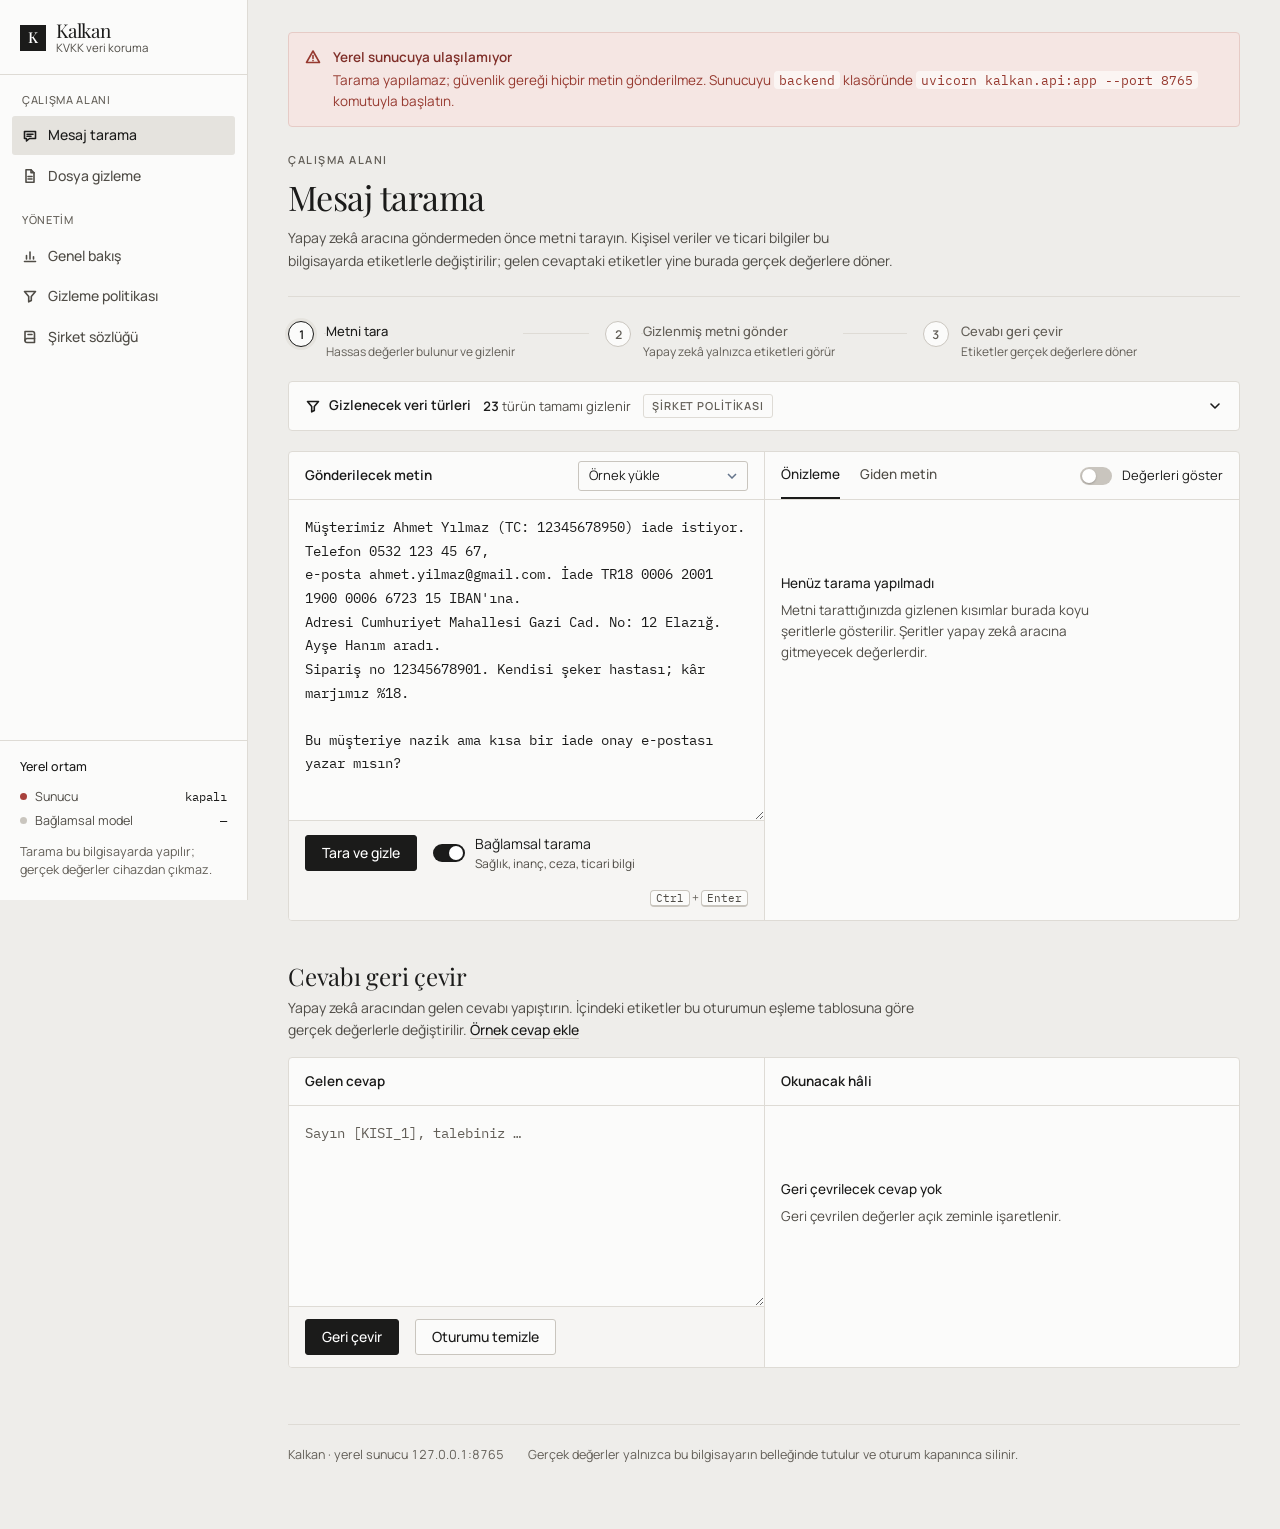
==== commit b9914d90: "Ekran görüntüsü karartma, geliştirici sızıntıları, Türkçe Gemma 4 ince ayarı - Ekran görüntüsü: Tess" ====
--- a/demo/index.html
+++ b/demo/index.html
@@ -239,6 +239,14 @@
   .ft-foot { display: flex; align-items: center; gap: 16px; padding: 10px 16px; border-top: 1px solid var(--border); background: var(--surface-2); font-size: 13px; flex-wrap: wrap; border-radius: 0 0 var(--r) var(--r); }
   .ft-foot .warn { color: var(--danger-text); display: inline-flex; gap: 8px; align-items: center; }
   .ft-foot .acts { margin-left: auto; display: flex; gap: 16px; }
+
+  /* ---------------------------------------------------------------- görüntü önizleme */
+  .pv { display: grid; grid-template-columns: 1fr 1fr; margin-top: 16px; }
+  .pv figure { margin: 0; padding: 14px 16px 16px; min-width: 0; }
+  .pv figure + figure { border-left: 1px solid var(--border); }
+  .pv figcaption { font-size: 11px; font-weight: 600; letter-spacing: .1em; text-transform: uppercase; color: var(--text-3); margin-bottom: 10px; }
+  .pv img { display: block; max-width: 100%; height: auto; border: 1px solid var(--border); }
+  @media (max-width: 880px) { .pv { grid-template-columns: 1fr; } .pv figure + figure { border-left: 0; border-top: 1px solid var(--border); } }
 
   /* ---------------------------------------------------------------- dosya incelemesi */
   .rv-head { display: flex; align-items: flex-end; gap: 24px; padding: 18px 20px 16px; border-bottom: 1px solid var(--border); flex-wrap: wrap; }
@@ -408,6 +416,7 @@
                   <option value="iade">Müşteri iadesi</option>
                   <option value="ik">Performans notu (İK)</option>
                   <option value="hukuk">Dava özeti (hukuk)</option>
+                  <option value="gelistirici">Hata logu (geliştirici)</option>
                 </select>
               </div>
             </div>
@@ -496,9 +505,9 @@
 
         <div class="drop" id="drop" role="button" tabindex="0" aria-describedby="dropHint">
           <span class="ico"><svg class="i"><use href="#i-up"/></svg></span>
-          <div><b id="dropTitle">Dosyayı buraya bırakın</b><span id="dropHint">Word (.docx), PDF, Excel (.xlsx), CSV veya TXT. Dosya bu bilgisayarda işlenir, hiçbir yere yüklenmez.</span></div>
+          <div><b id="dropTitle">Dosyayı buraya bırakın</b><span id="dropHint">Ekran görüntüsü (PNG, JPG), Word, PDF, Excel, CSV veya TXT. Dosya bu bilgisayarda işlenir, hiçbir yere yüklenmez.</span></div>
           <span class="btn sec">Dosya seç</span>
-          <input type="file" id="file" accept=".docx,.pdf,.xlsx,.csv,.txt" hidden>
+          <input type="file" id="file" accept=".docx,.pdf,.xlsx,.csv,.txt,.png,.jpg,.jpeg,.webp" hidden>
         </div>
         <div class="progress" id="fileProg" hidden><i></i></div>
         <div class="note danger" id="fileErr" hidden style="margin-top:16px"><svg class="i"><use href="#i-alert"/></svg><div><b>Dosya işlenemedi</b><span id="fileErrText"></span></div></div>
@@ -542,6 +551,10 @@
               <a class="btn sec sm" id="fAgain" download><svg class="i"><use href="#i-down"/></svg>Tekrar indir</a>
             </div>
           </div>
+          <div class="panel pv" id="fPreview" hidden>
+            <figure><figcaption>Önce · bu bilgisayarda kalır</figcaption><img id="pvBefore" alt="Orijinal ekran görüntüsü"></figure>
+            <figure><figcaption>Sonra · yapay zekâ aracına gidecek olan</figcaption><img id="pvAfter" alt="Karartılmış ekran görüntüsü"></figure>
+          </div>
           <div class="panel tbl">
             <div class="thead"><h3>Gizlenen veri türleri</h3><span>Dosya indirildi</span></div>
             <div class="tscroll">
@@ -554,7 +567,7 @@
         </div>
 
         <section class="sec">
-          <div class="note info"><svg class="i"><use href="#i-info"/></svg><div><b>Dosya türüne göre</b><b style="font-weight:500;margin-top:8px">Word</b>Paragraflar, tablolar, üst ve alt bilgiler, dipnotlar ve yorumlar taranır; biçimlendirme korunur. E-posta bağlantılarının adresleri ve belgenin yazar bilgisi de temizlenir.<b style="font-weight:500;margin-top:8px">PDF</b>Gizlenen metin dosyadan silinir ve yerine etiketli siyah şerit konur; yalnızca üstü kapatılmaz, seçilip kopyalanamaz. Taranmış (görüntü) PDF'ler bu sürümde desteklenmez.<b style="font-weight:500;margin-top:8px">Excel ve CSV</b>"Ad Soyad", "TC Kimlik", "Telefon", "E-posta", "IBAN" ve "Adres" gibi başlıkların altındaki hücreler içerikleri ne olursa olsun gizlenir; diğer hücreler mesaj taramasındaki katmanlardan geçer.</div></div>
+          <div class="note info"><svg class="i"><use href="#i-info"/></svg><div><b>Dosya türüne göre</b><b style="font-weight:500;margin-top:8px">Ekran görüntüsü</b>Metin OCR ile okunur ve kelimelerin yeri bulunur; Gemma 4 görüntünün kendisine bakarak sağlık, ticari bilgi gibi bağlam gerektiren ifadeleri işaretler. Bulunan değerler siyah kutuyla kapatılır; sonuç tekrar okunarak hiçbir değerin görünür kalmadığı kontrol edilir.<b style="font-weight:500;margin-top:8px">Word</b>Paragraflar, tablolar, üst ve alt bilgiler, dipnotlar ve yorumlar taranır; biçimlendirme korunur. E-posta bağlantılarının adresleri ve belgenin yazar bilgisi de temizlenir.<b style="font-weight:500;margin-top:8px">PDF</b>Gizlenen metin dosyadan silinir ve yerine etiketli siyah şerit konur; yalnızca üstü kapatılmaz, seçilip kopyalanamaz. Taranmış (görüntü) PDF'ler bu sürümde desteklenmez.<b style="font-weight:500;margin-top:8px">Excel ve CSV</b>"Ad Soyad", "TC Kimlik", "Telefon", "E-posta", "IBAN" ve "Adres" gibi başlıkların altındaki hücreler içerikleri ne olursa olsun gizlenir; diğer hücreler mesaj taramasındaki katmanlardan geçer.</div></div>
         </section>
       </div>
 
@@ -577,12 +590,14 @@
   KISI: "Kişi adı", KURUM_KISI: "Dolaylı kimlik bilgisi", SAGLIK: "Sağlık verisi", DIN_INANC: "Din / inanç",
   SIYASI: "Siyasi görüş", SENDIKA: "Sendika üyeliği", CEZA: "Ceza mahkûmiyeti", BIYOMETRIK: "Biyometrik veri",
   TICARI_SIR: "Ticari bilgi", SOZLUK: "Şirket sözlüğü terimi",
+  GIZLI_ANAHTAR: "API anahtarı / token", SIFRE: "Şifre", BAGLANTI: "Bağlantı adresi",
 };
 const CATS = {
   m6:     { label: "Özel nitelikli (md. 6)", color: "#a8413c", sev: "high", rank: 0, types: ["SAGLIK", "DIN_INANC", "SIYASI", "SENDIKA", "CEZA", "BIYOMETRIK"] },
   kimlik: { label: "Kimlik / finansal",      color: "#1b1b1a", sev: "high", rank: 1, types: ["TC", "DOGUM_TARIHI", "DOGUM_YERI", "IBAN", "KART", "VKN"] },
-  kisi:   { label: "Kişi / iletişim",        color: "#8a8378", sev: "mid",  rank: 2, types: ["KISI", "KURUM_KISI", "TELEFON", "EPOSTA", "ADRES", "PLAKA"] },
-  ticari: { label: "Ticari bilgi",           color: "#a07a3c", sev: "mid",  rank: 3, types: ["TICARI_SIR", "SOZLUK"] },
+  erisim: { label: "Erişim bilgisi",         color: "#4f5d6b", sev: "high", rank: 2, types: ["GIZLI_ANAHTAR", "SIFRE", "BAGLANTI"] },
+  kisi:   { label: "Kişi / iletişim",        color: "#8a8378", sev: "mid",  rank: 3, types: ["KISI", "KURUM_KISI", "TELEFON", "EPOSTA", "ADRES", "PLAKA"] },
+  ticari: { label: "Ticari bilgi",           color: "#a07a3c", sev: "mid",  rank: 4, types: ["TICARI_SIR", "SOZLUK"] },
 };
 const catOf = (t) => Object.values(CATS).find((c) => c.types.includes(t)) || CATS.kisi;
 const SEV = { high: ["Yüksek", "high"], mid: ["Orta", "mid"] };
@@ -605,6 +620,15 @@
 İletişim: elif.demir@ornekfirma.com.tr, 0544 987 65 43.
 
 Bunu profesyonel bir performans notuna çevir.`,
+  // Sahte anahtarlar parçalı yazılır; gizli anahtar tarayıcıları repoyu gerçek sızıntı sanmasın.
+  gelistirici: `Prod'da şu hata çıkıyor, nedenini bulur musun?
+
+[2026-10-18 02:14:07] ERROR db.connect failed
+DATABASE_URL=postgres://app_user:` + "S3cr3t" + "Pa55" + `@10.0.4.12:5432/musteri_db
+OPENAI_API_KEY=` + "sk-" + "proj-" + "Xq8Lr2mN7vT4kPz9aB3cD6eF1gH5jK0w" + `
+Authorization: Bearer ` + "eyJhbGciOiJIUzI1NiJ9" + "." + "eyJzdWIiOiIxMjM0NTYiLCJyb2xlIjoiYWRtaW4ifQ" + "." + "s1gn4tur3Xyz0123456789abcd" + `
+smtp_password = "` + "Kalkan" + "2026!" + `"
+Hatayı alan müşteri: ahmet.yilmaz@gmail.com`,
   hukuk: `Müvekkilimiz Mehmet Kaya (TC 10000000146) aleyhine açılan alacak davası hakkında.
 Karşı taraf Yıldız Lojistik A.Ş., vergi kimlik no 4840847211.
 Müvekkilin 2019'da dolandırıcılıktan sabıkası var, bunu karşı taraf bilmiyor.
@@ -793,7 +817,8 @@
 const unitOf = (rep) => {
   const sheets = rep.sayfalar ? Object.values(rep.sayfalar) : [rep];
   const rows = sheets.reduce((n, s) => n + (s.satir || 0), 0);
-  return rep.sayfa != null ? [rep.sayfa, "sayfa"] : rep.paragraf != null ? [rep.paragraf, "paragraf"] : [rows, "satır"];
+  return rep.kelime != null ? [rep.kelime, "kelime"] : rep.sayfa != null ? [rep.sayfa, "sayfa"]
+    : rep.paragraf != null ? [rep.paragraf, "paragraf"] : [rows, "satır"];
 };
 
 async function analyzeFile(f) {
@@ -807,6 +832,7 @@
     const r = await fetch(API + "/analyze-file", { method: "POST", body: fd });
     if (!r.ok) throw new Error((await r.json().catch(() => ({}))).detail || `Sunucu ${r.status} hatası döndürdü.`);
     review = await r.json();
+    review.original = f;  // görüntülerde öncesi/sonrası önizlemesi için
     picked = new Set(review.bulgular.map((b) => b.key));  // güvenli varsayılan: hepsi seçili
     renderReview();
     $("review").hidden = false;
@@ -915,7 +941,14 @@
 async function showMasked(r, t0) {
   {
     const rep = JSON.parse(r.headers.get("X-Kalkan-Report") || "{}");
-    const url = URL.createObjectURL(await r.blob());
+    const blob = await r.blob();
+    const url = URL.createObjectURL(blob);
+    const isImage = (r.headers.get("Content-Type") || "").startsWith("image/");
+    $("fPreview").hidden = !isImage;
+    if (isImage) {
+      $("pvAfter").src = url;
+      $("pvBefore").src = review && review.original ? URL.createObjectURL(review.original) : "";
+    }
     const name = (r.headers.get("Content-Disposition") || "").match(/filename="(.+)"/)?.[1] || "gizlenmis";
     const a = $("fAgain"); a.href = url; a.download = name; a.click();
 
@@ -924,10 +957,10 @@
     const hinted = Object.assign({}, ...sheets.map((s) => s.sutun_ipuclari || {}));
     const hintedTypes = new Set(Object.values(hinted));
     $("fTotal").textContent = fmt(rep.toplam || 0);
-    const isTable = rep.sayfa == null && rep.paragraf == null;
+    const isTable = rep.sayfa == null && rep.paragraf == null && rep.kelime == null;
     // Birim dosya türüne göre: PDF sayfa, Word paragraf, tablo satır.
-    const [unitN, unitLbl] = rep.sayfa != null ? [rep.sayfa, "sayfa işlendi"]
-      : rep.paragraf != null ? [rep.paragraf, "paragraf işlendi"] : [rows, "satır işlendi"];
+    const [unitN, unitName] = unitOf(rep);
+    const unitLbl = unitName === "kelime" ? "kelime okundu (OCR)" : `${unitName} işlendi`;
     $("fRows").textContent = unitN ? fmt(unitN) : "—";
     $("fRowsLbl").textContent = unitLbl;
     $("fileLeak").hidden = !rep.kalan;
@@ -938,7 +971,7 @@
     const entries = Object.entries(rep.bulgular || {}).sort((x, y) => catOf(x[0]).rank - catOf(y[0]).rank || y[1] - x[1]);
     $("fTable").innerHTML = entries.map(([t, n]) => {
       const c = catOf(t), [sev, cls] = SEV[c.sev];
-      return `<tr><td><span class="badge ${cls}">${sev}</span></td><td>${esc(TYPE[t] || t)}<div class="muted" style="font-size:12px">${c.label}</div></td><td class="val">${fmt(n)}<span class="sm-only"> adet</span></td><td class="hide-sm muted">${hintedTypes.has(t) ? "Sütun başlığı ve hücre taraması" : isTable ? "Hücre içeriği taraması" : rep.sayfa != null ? "Metin taraması ve karartma" : "Metin taraması"}</td></tr>`;
+      return `<tr><td><span class="badge ${cls}">${sev}</span></td><td>${esc(TYPE[t] || t)}<div class="muted" style="font-size:12px">${c.label}</div></td><td class="val">${fmt(n)}<span class="sm-only"> adet</span></td><td class="hide-sm muted">${hintedTypes.has(t) ? "Sütun başlığı ve hücre taraması" : isTable ? "Hücre içeriği taraması" : rep.kelime != null ? (rep.gorsel_model ? "OCR, Gemma 4 görüntü okuma ve karartma" : "OCR ve karartma") : rep.sayfa != null ? "Metin taraması ve karartma" : "Metin taraması"}</td></tr>`;
     }).join("") || `<tr><td colspan="4"><div class="empty" style="padding:8px 0"><b>Hiçbir değer gizlenmedi</b>Dosya seçiminize göre değiştirilmeden indirildi.</div></td></tr>`;
     $("fileResult").hidden = false;
   }
